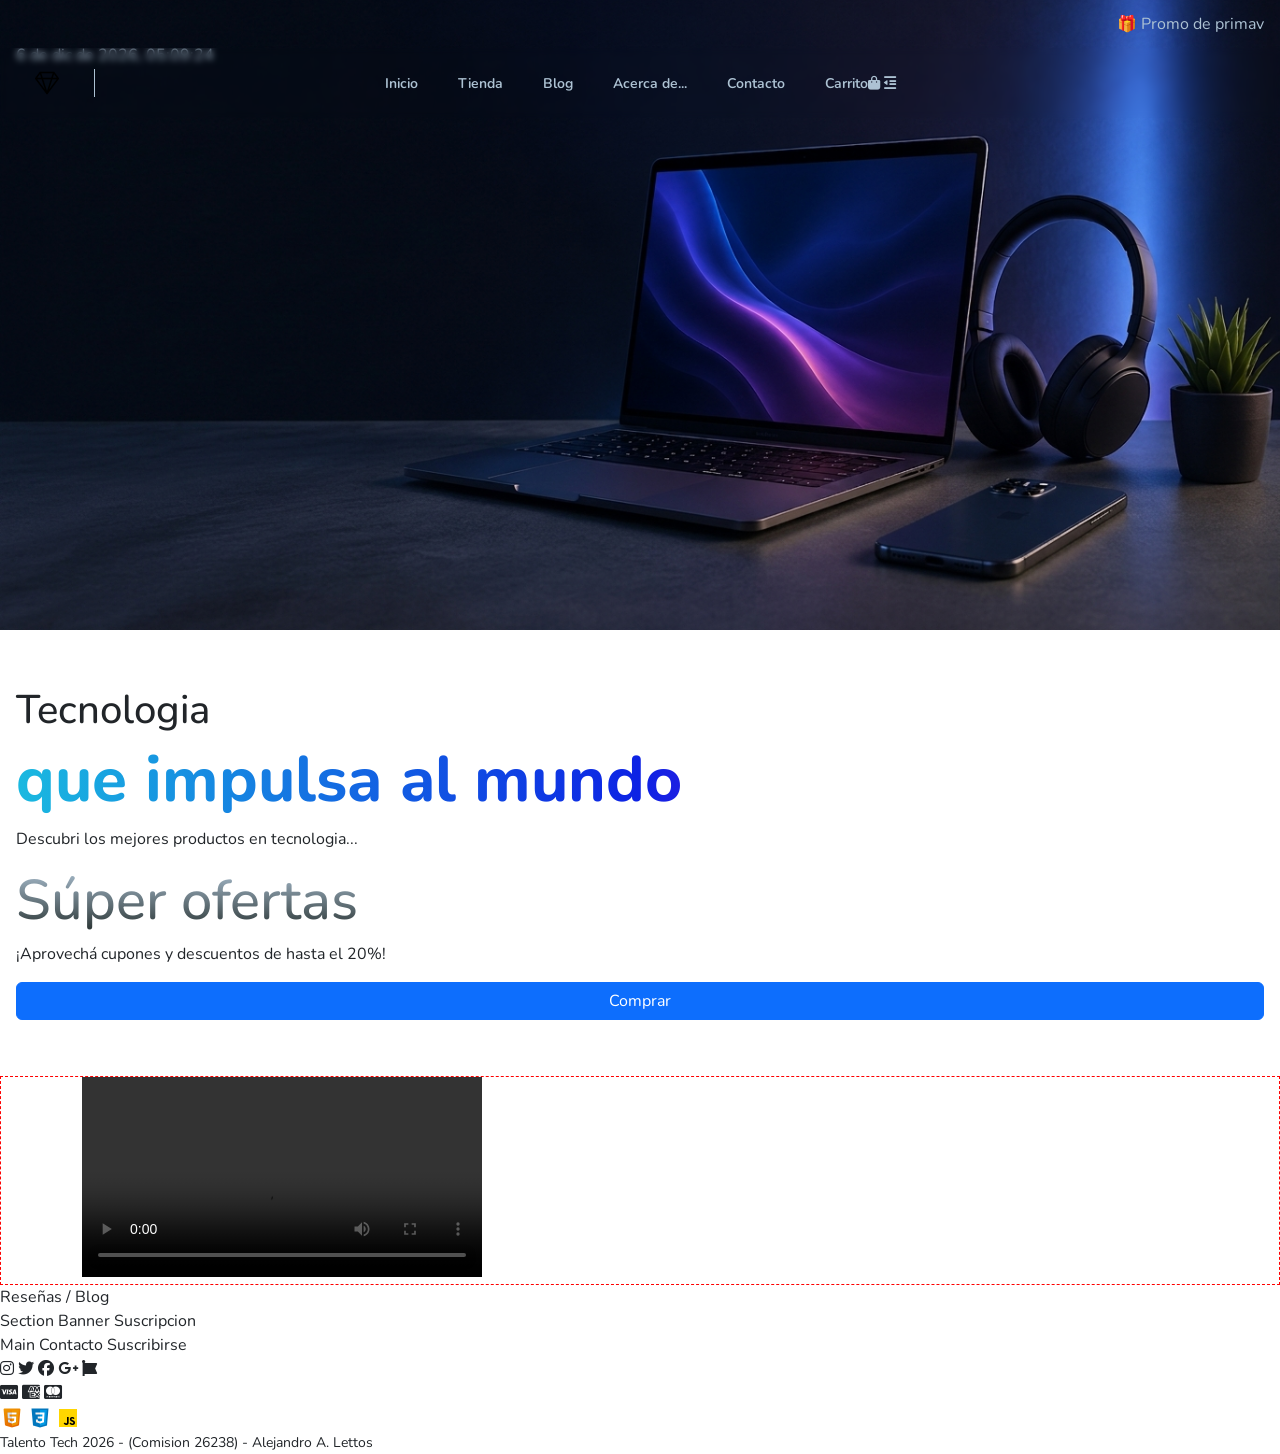
==== index.html @ 2efac815 "Update 24/10 (new Branch newTP)" ====
<!DOCTYPE html>
<html lang="en">

<head>
    <meta charset="UTF-8">
    <meta name="viewport" content="width=device-width, initial-scale=1.0">
    <link rel="stylesheet" href="index.css">
    <link rel="icon" type="image/svg+xml" href="img/logo.svg">
    <link rel="stylesheet" href="https://cdnjs.cloudflare.com/ajax/libs/font-awesome/6.5.1/css/all.min.css">
    <link href="https://cdn.jsdelivr.net/npm/bootstrap@5.3.8/dist/css/bootstrap.min.css" rel="stylesheet" integrity="sha384-sRIl4kxILFvY47J16cr9ZwB07vP4J8+LH7qKQnuqkuIAvNWLzeN8tE5YBujZqJLB" crossorigin="anonymous">
    <title>TLAB - TP</title>
</head>

<body>
    <header class="hdr-cnt">
        <div class="trow-cnt">
            <div class="trow-bnr">
                <marquee behavior="scroll" direction="left" scrollamount="10">
                        🎁 Promo de primavera:<strong> 20% off</strong> - Solo por tiempo limitado
                </marquee>
            </div>
            <div class="trow-hoy">
                <span id="fecha"></span>
            </div>
        </div>
        <nav class="nav-cnt">
            <div class="mnu-lgo">
                <a href="./index.html">
                    <div class="mnu-lgo-cnt"><img class="mnu-ico" src="img/logo.svg" alt="Logo JS" width="24" height="24"></div>
                </a>
            </div>
            <div class="mnu-cnt">
                <ul class="mnu-lst">
                    <li>
                        <a href="">Inicio</a>
                    </li>
                    <li>
                        <a href="">Tienda</a>
                    </li>
                    <li>
                        <a href="">Blog</a>
                    </li>
                    <li>
                        <a href="">Acerca de...</a>
                    </li>
                    <li>
                        <a href="./pages/contacto.html">Contacto</a>
                    </li>
                    <li>
                        <a href="./pages/carrito.html">Carrito</a>
                    </li>
                </ul>
            </div>
            <div class="mobile">
                <a href="pages/carrito.html">
                    <i class="fa-solid fa-shopping-bag"></i>
                </a>
                <a href="index.html">
                    <i id="mnu-h" class="fas fa-outdent"></i>
                </a>
            </div>
        </nav>
    </header>

    <main class="main-cnt">
        <!-- ==================== HERO ==================== -->
        <section class="main-hero">
            <div class="hero-cnt section-m1">
                <h1>Tecnologia</h1>
                <h1 class="txt-fx1">que impulsa al mundo</h1>
                <p>Descubri los mejores productos en tecnologia...</p>
                <h2 class="txt-fx2">Súper ofertas</h2>
                <p>¡Aprovechá cupones y descuentos de hasta el 20%!</p>
                <button class="btn btn-primary">Comprar</button>
            </div>
        </section>

        <!-- ==================== PRODUCTOS - PLP/CARDS ==================== -->

        <section class="main-plp showme1">
            <div class="plp-cnt container">
                <div class="plp-cards">                    
                </div>
                <div class="plp-cards">
                </div>
                <div class="plp-cards">
                </div>
                <div class="plp-cards">
                </div>
                <div class="plp-cards">
                </div>
                <div class="plp-cards">
                </div>
                <div class="plp-cards">
                </div>
                <div class="plp-cards">
                </div>
                <div class="plp-cards-video">
                    <video src="https://lorem.video/720p_h264_10s" controls width="400"></video>   
                </div>
            </div>

        </section>
        <section class="main-blg">
            <div class="blg-cnt">
                Reseñas / Blog
            </div>
        </section>
        <section class="main-hook">
            <div class="hook-cnt">
                Section Banner Suscripcion
            </div>
        </section>
        <section class="main-cto">
            Main Contacto
            Suscribirse
        </section>
    </main>

    <footer class="ftr-cnt">
        <div class="ftr-scl">
            <i class="fab fa-instagram"></i>
            <i class="fab fa-twitter"></i>
            <i class="fab fa-facebook"></i>
            <i class="fab fa-google-plus-g"></i>
            <i class="fab fa-font-awesome"></i>
        </div>
        <div class="ftr-pay">
            <i class="fab fa-cc-visa"></i>
            <i class="fab fa-cc-amex"></i>
            <i class="fab fa-cc-mastercard"></i>
        </div>
        <div class="site-autor">
            <div>
                <img src="./img/icons8-html-5-48.png" alt="HTML Logo" width="24" height="24">
                <img src="./img/icons8-css3-48.png" alt="CSS Logo" width="24" height="24">
                <img src="./img/icons8-javascript-48.png" alt="JS Logo" width="24" height="24">
            </div>
            <small>Talento Tech 2026 - (Comision 26238) - Alejandro A. Lettos</small>
        </div>
    </footer>

</body>

<script>
    function actualizarReloj() {
        const ahora = new Date();
        document.getElementById('fecha').textContent = ahora.toLocaleString('es-AR',
            { dateStyle: 'medium', timeStyle: 'medium', hour12: false });
    }
    actualizarReloj();
    setInterval(actualizarReloj, 1000);
</script>

</html>
---- index.css ----
@import url('https://fonts.googleapis.com/css2?family=Roboto+Mono:ital,wght@0,100..700;1,100..700&display=swap');
@import url('https://fonts.googleapis.com/css2?family=Nunito:ital,wght@0,200..1000;1,200..1000&display=swap');
@import url('https://fonts.googleapis.com/css2?family=Corinthia:wght@400;700&display=swap');
@import url('https://fonts.googleapis.com/css2?family=Goldman:wght@400;700&display=swap');



:root {
    --color-darkteal: #242E2D;
    --color-iceblue: #ADC2D3;
    --color-smoke: #848884;
    --color-pri: #fed7aa;
    --color-sec: #fff7ed;
    --color-hov: #09ff00;

    /* Paleta de colores Pantene 2026 */
    /* Pastel */
    --color-CloudDancer: #F0EEE9;
    --color-LemonIcing: #F5EBC8;
    --color-NimbusCloud: #D5D5D7;
    --color-RainDropsRoses: #EBD8DC;
    --color-IceMeltd:#D4E4F1;
    --color-PeachDust:#F0D8CC;
    --color-AlmonstAqua:#CAD3C0;
    --color-OrchidTint:#DAD3DB;
    /* Oscuros */
    --color-VeiliedVista:#C7E3CA;
    --color-BalticSea:#7AB6D8;
    --color-GoldenMist:#D6CD94;
    --color-QuitViolet:#A793AC;
    --color-CloudCover:#999393;
    --color-Hematite:#746F69;
    --color-BlueFusion:#496276;

    --MaxWidth: 1920px;
}

/* TABULA RASA CSS */

* {
    margin: 0;
    padding: 0;
    border: 0;
    outline: 0;
    box-sizing: border-box;
    font-size: 100%;
    /* font: inherit; */
    vertical-align: baseline;
    background: transparent;
    font-family: "Nunito", 'Roboto', sans-serif;
}

body {
    max-width: var(--MaxWidth);
    margin-left: auto;
    margin-right: auto;
    width: 100%;      
    background-color: var(--color-pri);
    color: var(--color-darkteal);
    line-height: 1.0;
    font-family: 'Nunito', 'Roboto', sans-serif;
}

/* HTML5 display-role reset for older browsers */
article,aside,details,figcaption,figure,footer,header,hgroup,menu,nav,section {display: block;}
nav,ol,ul {list-style: none;}
a {text-decoration: none;}



/* CLASES GENERICAS */

/* Clase para identificar Area para debug */
.showme {
    border: 1px dashed yellowgreen;
}
.showme1 {
    border: 1px dashed red;
}
.showme2 {
    border: 1px dashed blue;
}

/* Separador */
.sep {
    width: 100%;
    height: 0.5px;
    background-color: var(--color-smoke);
    margin-bottom: 20px;
}


/* Clases utilitarias de espaciado reutilizadas en varias secciones */
.section-p1 {
    padding: 40px 80px;
}
.section-m1 {
    margin: 40px 0;
}


/* Clases de Efecto Degradado para Texto */
.txt-fx1 {
    font-size: 64px;
    font-weight: 750;
    background: linear-gradient(to right, #1ab9e0, #0d22e4, #fc04c6);
    -webkit-background-clip: text;
    background-clip: text;
    -webkit-text-fill-color: transparent;
    color: transparent;
}
.txt-fx2 {
    font-size: 56px;
    background: linear-gradient(to bottom, var(--color-iceblue), var(--color-darkteal));
    -webkit-background-clip: text;
    background-clip: text;
    -webkit-text-fill-color: transparent;
    color: transparent;
}

/* ============================================================
   PAGE:    index.html
   TAGS:    header > content
   DESC:    Header - Box Container
   ============================================================ */

.hdr-cnt {
    /* tamaño y posicionamiento */
    width: 100%;
    height: 100%;
    min-height: 70vh;
    position: relative;

   
    /* tipo de display */
    display: grid;
    grid-template-rows: 48px 70px auto;
    grid-template-columns: repeat(12, 1fr);
    grid-gap: 0px;

    /* estilos de fondo y transiciones */
    color: var(--color-iceblue);
    background-image: url('img/hero0.jpg');
    background-size: cover;
    background-position: center;
    background-repeat: no-repeat;
    margin-bottom: 40px;
    
}   


/* ============================================================
   PAGE:    index.html
   TAGS:    header > content > toprow
   DESC:    TOPROW - Marca
   ============================================================ */

.trow-cnt {
    grid-row: 1;
    grid-column: 1 / span 12;
    padding: 12px 16px;
    background-color: transparent;
    color: var(--color-iceblue);

}

.trow-brand {
    padding-bottom: 10px;
    font-size: 22px;
    font-weight: 500;
    text-align: center;
    font-family: 'Goldman', 'Corinthia' !important;
}

/* ============================================================
   PAGE:    index.html
   TAGS:    header > content > mnu-ham
   DESC:    NAVBAR - Menu Hamburguesa
   ============================================================ */


.mnu-ham {
    position: absolute;
    left: 25px;
    display: none;
    flex-direction: column;
    gap: 5px;
    background: none;
    border: none;
    cursor: pointer;
    border-right: 1px solid var(--color-iceblue);
    padding: 2px 35px 2px 10px;

}

.mnu-ham span {
    width: 25px;
    height: 3px;
    background-color: white;
    display: block;
}

/* Ver Seccion MediaQueries */




/* ============================================================
   PAGE:    index.html
   TAGS:    header > content > navbar
   DESC:    NAVBAR - Menu de Navegacion
   ============================================================ */

.nav-cnt {
    /* HERENCIA */
    grid-row: 2;
    grid-column: 1 / 13;

    /* TAMAÑO Y POSICIONAMIENTO */
    width: 100%;
    max-width: var(--MaxWidth);
    margin: 0 auto;
    padding: 1rem 2rem;
    /* height: 60px; */
    position: sticky;
    top: 0;

    /* TIPO DE DISPLAY */
    display: flex;
    flex-direction: row;
    justify-content: center;
    align-items: center;
    
    /* ESTILOS DE FONDO Y TRANSICIONES */
    background: transparent;
    backdrop-filter: blur(3px);
    transition: all 0.3s ease;
   
    
}

.nav-cnt a {
    color: var(--color-iceblue);
    text-decoration: none;
    font-weight: 650;
    font-size: 14px;
    transition: 0.3s;
}
.nav-cnt:hover {
    background-color: var(--color-iceblue);
    backdrop-filter: blur(8px);
    
}

.nav-cnt:hover a {
    color: var(--color-darkteal);
    position: relative;
}

a::before {
  content: '';
  background:transparent;
  position: absolute;
  inset: 0;
  border-bottom: 1px solid var(--color-darkteal);
  transform: scale(0.8);
  opacity: 0;
  transition: transform 0.3s;
}

a:hover::before {
  bottom: 0;
  height: 100%;
  transform: scale(1); opacity: 0.7;
}

.mnu-lgo {
    display: flex;
    flex-direction: column;
    gap: 5px;
    background: none;
    border: none;
    cursor: pointer;

    position: absolute;
    left: 25px;
    border-right: 1px solid var(--color-iceblue);
    padding: 2px 35px 2px 10px;
}



.mnu-cart {
    position: absolute;
    right: 25px;

    display: flex;
    align-items: center;

    gap: 1rem;
}

.mnu-lst {
    margin: 0;
    padding: 0;

    display: flex;
    flex-direction: row;
    gap: 2.5rem;
    /* list-style: none; */
    color: var(--color-iceblue);

}



/* ============================================================
   PAGE:    index.html
   TAGS:    header > content > hero
   DESC:    HERO - Sección principal
   ============================================================ */

.hero-cnt {
    grid-row: 3;
    grid-column: 1 / 13;
    width: 100%;
    height: 100%;
    display: flex;
    flex-direction: column;
    /* justify-content: flex-end; */
    align-items: top;
    /* text-align: flex-start; */
    padding: 1rem;
}


/* ============================================================
   PAGE:    index.html
   TAGS:    @mediaquery
   DESC:    @mediqueries - Menu Hamburguesa
   ============================================================ */


/* --- Media Query (Mobile, Tablet) --- */
@media (max-width: 768px) {
  
  .mnu-ham {
    display: flex;
  }

   .mnu-lst {
    display: none;
   }

   .mnu-lgo {
    display: none;
}
}
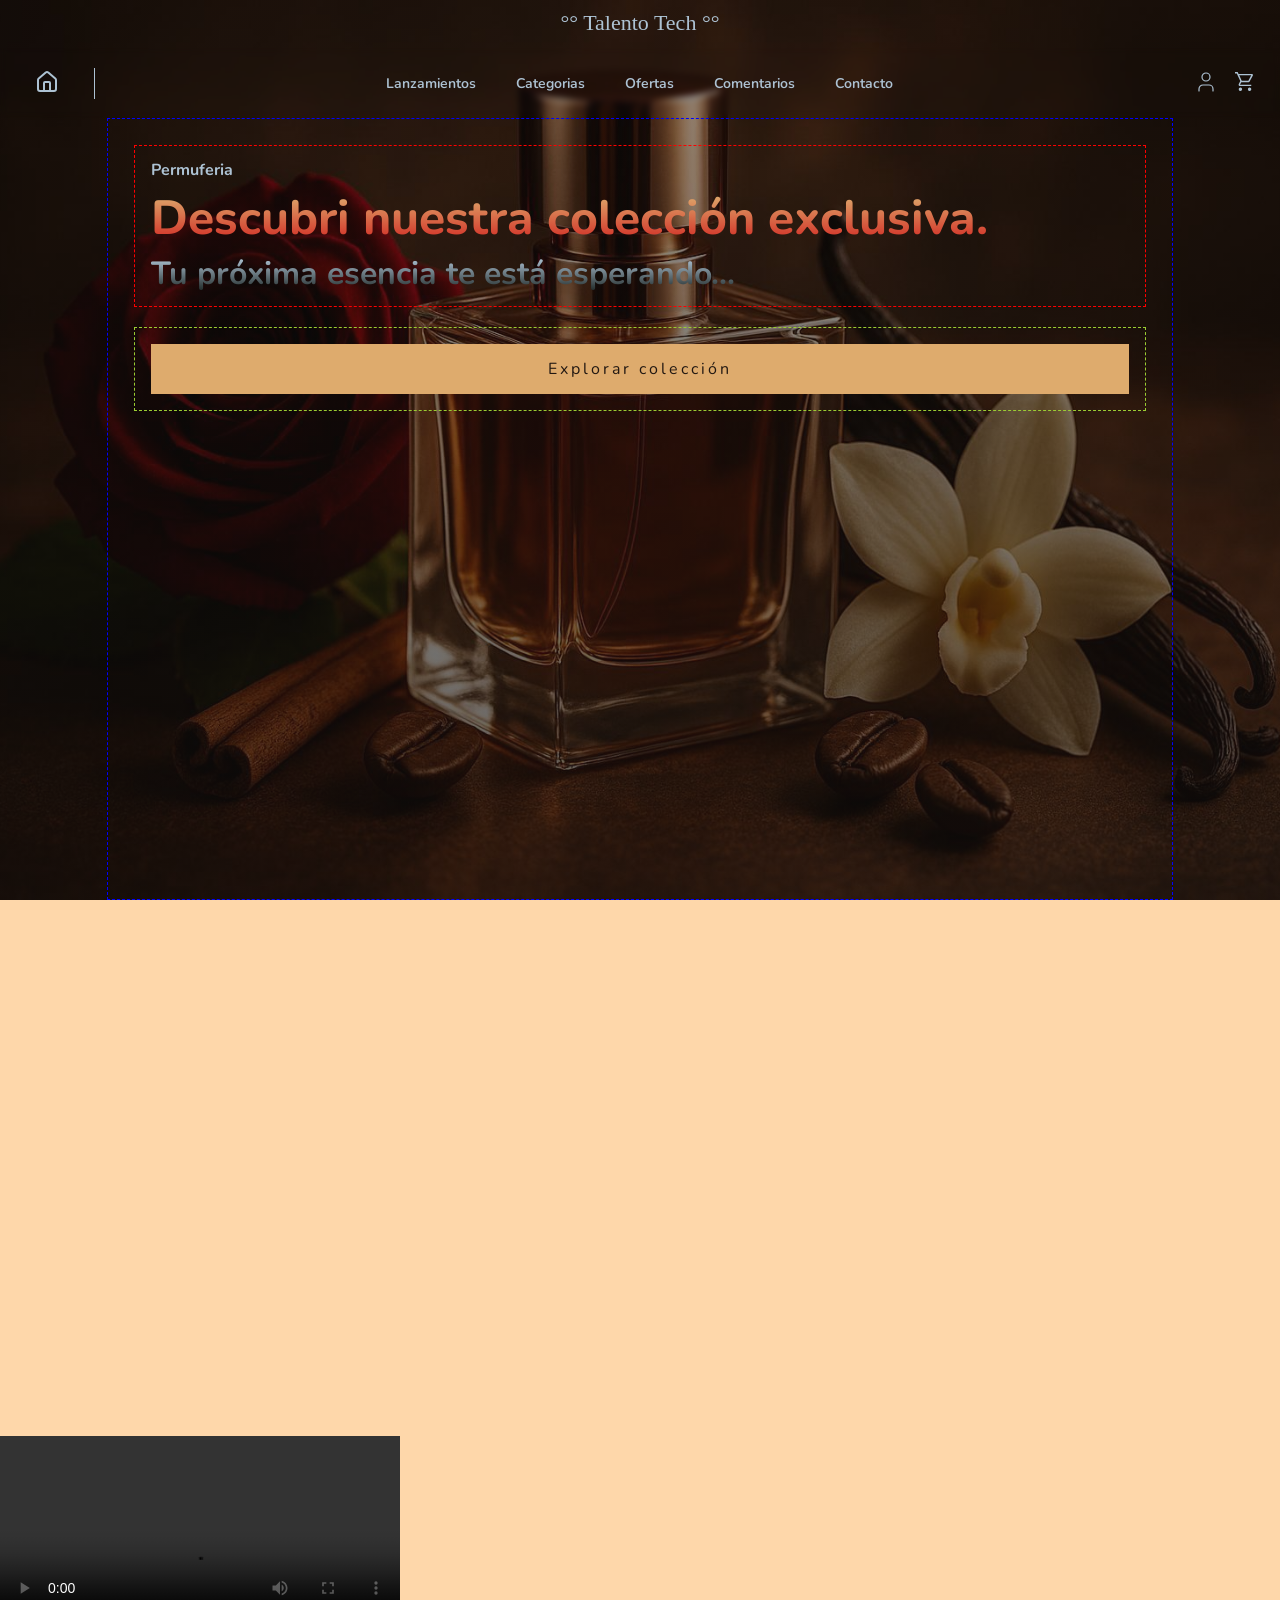
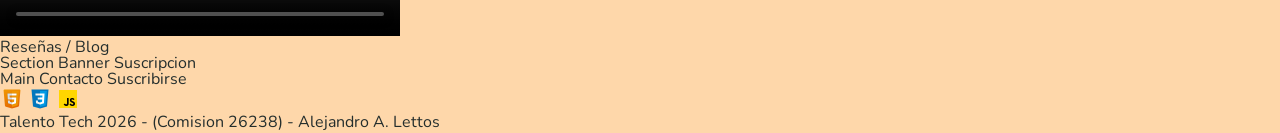
==== commit d9fe3c12: "preEntrega Final - Cambio Proyecto" ====
--- a/index.html
+++ b/index.html
@@ -4,82 +4,151 @@
 <head>
     <meta charset="UTF-8">
     <meta name="viewport" content="width=device-width, initial-scale=1.0">
+    <!-- <link rel="stylesheet" href="index.css"> -->
     <link rel="stylesheet" href="index.css">
-    <link rel="icon" type="image/svg+xml" href="img/logo.svg">
-    <link rel="stylesheet" href="https://cdnjs.cloudflare.com/ajax/libs/font-awesome/6.5.1/css/all.min.css">
-    <link href="https://cdn.jsdelivr.net/npm/bootstrap@5.3.8/dist/css/bootstrap.min.css" rel="stylesheet" integrity="sha384-sRIl4kxILFvY47J16cr9ZwB07vP4J8+LH7qKQnuqkuIAvNWLzeN8tE5YBujZqJLB" crossorigin="anonymous">
+    <link rel="icon" type="image/svg+xml" href="img/tlab.png">
+    <!-- <link rel="stylesheet" href="https://cdnjs.cloudflare.com/ajax/libs/font-awesome/6.5.1/css/all.min.css"> -->
+    <!-- <link href="https://cdn.jsdelivr.net/npm/bootstrap@5.3.8/dist/css/bootstrap.min.css" rel="stylesheet" integrity="sha384-sRIl4kxILFvY47J16cr9ZwB07vP4J8+LH7qKQnuqkuIAvNWLzeN8tE5YBujZqJLB" crossorigin="anonymous"> -->
     <title>TLAB - TP</title>
 </head>
 
 <body>
     <header class="hdr-cnt">
         <div class="trow-cnt">
-            <div class="trow-bnr">
-                <marquee behavior="scroll" direction="left" scrollamount="10">
-                        🎁 Promo de primavera:<strong> 20% off</strong> - Solo por tiempo limitado
-                </marquee>
-            </div>
-            <div class="trow-hoy">
-                <span id="fecha"></span>
-            </div>
-        </div>
+            <div class="trow-brand">
+                °° Talento Tech °°
+            </div>
+        </div>
+
+      
         <nav class="nav-cnt">
+            <button class="mnu-ham" id="mnuHam">
+                <span></span>
+                <span></span>
+                <span></span>
+            </button>
             <div class="mnu-lgo">
                 <a href="./index.html">
-                    <div class="mnu-lgo-cnt"><img class="mnu-ico" src="img/logo.svg" alt="Logo JS" width="24" height="24"></div>
+                    <svg xmlns="http://www.w3.org/2000/svg" width="24" height="24" viewBox="0 0 24 24" fill="none" stroke="currentColor" stroke-width="2" stroke-linecap="round" stroke-linejoin="round" class="lucide lucide-house preview-icon">
+                        <path d="M15 21v-8a1 1 0 0 0-1-1h-4a1 1 0 0 0-1 1v8"/>
+                        <path d="M3 10a2 2 0 0 1 .709-1.528l7-6a2 2 0 0 1 2.582 0l7 6A2 2 0 0 1 21 10v9a2 2 0 0 1-2 2H5a2 2 0 0 1-2-2z"/>
+                    </svg>
+                    <!-- <img class="mnu-ico" src="img/tlab.png" alt="Logo TLAB" width="32" height="32"> -->
                 </a>
             </div>
             <div class="mnu-cnt">
                 <ul class="mnu-lst">
                     <li>
-                        <a href="">Inicio</a>
-                    </li>
-                    <li>
-                        <a href="">Tienda</a>
-                    </li>
-                    <li>
-                        <a href="">Blog</a>
-                    </li>
-                    <li>
-                        <a href="">Acerca de...</a>
+                        <a href="">Lanzamientos</a>
+                    </li>
+                    <li>
+                        <a href="">Categorias</a>
+                    </li>
+                    <li>
+                        <a href="">Ofertas</a>
+                    </li>
+                    <li>
+                        <a href="">Comentarios</a>
                     </li>
                     <li>
                         <a href="./pages/contacto.html">Contacto</a>
                     </li>
-                    <li>
-                        <a href="./pages/carrito.html">Carrito</a>
-                    </li>
                 </ul>
             </div>
-            <div class="mobile">
+            <div class="mnu-cart mnu-der">
+                <!-- Icono Buscar -->
+                <!-- <a href="./pages/busqueda.html">
+                <svg aria-hidden="true" width="15" height="15" viewBox="0 0 15 15" fill="none">
+                    <path stroke="currentColor" stroke-width="1" d="M14.8,13.7L12,11c0.9-1.2,1.5-2.6,1.5-4.2c0-3.7-3-6.8-6.8-6.8S0,3,0,6.8s3,6.8,6.8,6.8c1.6,0,3.1-0.6,4.2-1.5l2.8,2.8c0.1,0.1,0.3,0.2,0.5,0.2s0.4-0.1,0.5-0.2C15.1,14.5,15.1,14,14.8,13.7zM1.5,6.8c0-2.9,2.4-5.2,5.2-5.2S12,3.9,12,6.8S9.6,12,6.8,12S1.5,9.6,1.5,6.8z"></path>
+                </svg>
+                </a> -->
+                <!-- Icono Login -->
+                <a href="./pages/login.html">
+                
+                <svg xmlns="http://www.w3.org/2000/svg" width="24" height="24" viewBox="0 0 24 24" fill="none" stroke="currentColor" stroke-width="1.2" stroke-linecap="round" stroke-linejoin="round" class="lucide lucide-user preview-icon">
+                    <path d="M19 21v-2a4 4 0 0 0-4-4H9a4 4 0 0 0-4 4v2"/><circle cx="12" cy="7" r="4"/>
+                </svg>
+                </a>
+                <!-- Icono Carrito -->
+                <a href="./pages/carrito.html">
+                    <svg aria-hidden="true" fill="none" height="22" viewBox="0 0 21 22" width="21" xmlns="http://www.w3.org/2000/svg">
+                        <path d="M6.41347 20C5.95753 20 5.56885 19.8319 5.24742 19.4956C4.926 19.1593 4.76528 18.755 4.76528 18.2828C4.76528 17.8106 4.92762 17.408 5.25229 17.0751C5.57698 16.7422 5.96728 16.5757 6.4232 16.5757C6.87914 16.5757 7.26782 16.7439 7.58925 17.0801C7.91067 17.4164 8.07139 17.8207 8.07139 18.2929C8.07139 18.7651 7.90905 19.1677 7.58438 19.5006C7.25969 19.8335 6.86939 20 6.41347 20ZM15.5971 20C15.1411 20 14.7525 19.8319 14.431 19.4956C14.1096 19.1593 13.9489 18.755 13.9489 18.2828C13.9489 17.8106 14.1112 17.408 14.4359 17.0751C14.7606 16.7422 15.1509 16.5757 15.6068 16.5757C16.0628 16.5757 16.4514 16.7439 16.7729 17.0801C17.0943 17.4164 17.255 17.8207 17.255 18.2929C17.255 18.7651 17.0927 19.1677 16.768 19.5006C16.4433 19.8335 16.053 20 15.5971 20ZM5.22446 4.30538L7.74996 9.72716H14.3622L17.232 4.30538H5.22446ZM4.53569 2.8786H18.0603C18.4118 2.8786 18.6792 3.04506 18.8626 3.37797C19.046 3.71089 19.0458 4.0438 18.8621 4.37672L15.7627 10.1552C15.5943 10.4564 15.3757 10.6982 15.107 10.8805C14.8382 11.0628 14.544 11.1539 14.2244 11.1539H7.26782L5.98211 13.627H17.255V15.0538H6.18874C5.54589 15.0538 5.08288 14.8319 4.79972 14.388C4.51656 13.9441 4.52039 13.4447 4.8112 12.8899L6.28058 10.0839L2.79081 2.42678H1V1H3.68621L4.53569 2.8786Z" fill="currentColor"></path>
+                    </svg>
+
+                    <!-- <svg aria-hidden="true" width="15" height="15" viewBox="0 0 15 15" fill="none">
+                        <path stroke="currentColor" stroke-width="1" d="M0.6,0.7C0.3,0.7,0,0.8,0,1.1s0.1,0.6,0.6,0.6l0,0h1c0.1,0,0.1,0.1,0.1,0.1L4.2,10c0.3,0.7,0.9,1.2,1.6,1.2H12c0.7,0,1.3-0.6,1.6-1.2L15,4.7c0.1-0.3-0.1-0.6-0.4-0.6h-0.1H3.6L2.8,1.7l0,0c0-0.7-0.6-1-1.2-1H0.6zM6.1,12.2c-0.6,0-1,0.6-1,1c0,0.4,0.6,1,1,1c0.4,0,1-0.6,1-1C7.2,12.8,6.7,12.2,6.1,12.2zM11.7,12.2c-0.6,0-1,0.6-1,1c0,0.4,0.6,1,1,1c0.6,0,1-0.6,1-1C12.7,12.8,12.3,12.2,11.7,12.2z"></path>
+                    </svg> -->
+                    <!-- <svg class="w-6 h-6 text-gray-800 dark:text-white" aria-hidden="true" xmlns="http://www.w3.org/2000/svg" width="24" height="24" fill="none" viewBox="0 0 24 24">
+                        <path stroke="currentColor" stroke-linecap="round" stroke-linejoin="round" stroke-width="1.2" d="M5 4h1.5L9 16m0 0h8m-8 0a2 2 0 1 0 0 4 2 2 0 0 0 0-4Zm8 0a2 2 0 1 0 0 4 2 2 0 0 0 0-4Zm-8.5-3h9.25L19 7H7.312"/>
+                    </svg> -->
+                </a>
+            </div>
+            <!-- <div class="mobile">
                 <a href="pages/carrito.html">
                     <i class="fa-solid fa-shopping-bag"></i>
                 </a>
                 <a href="index.html">
                     <i id="mnu-h" class="fas fa-outdent"></i>
                 </a>
-            </div>
+            </div> -->
         </nav>
+
+        <!-- ==================== HERO ==================== -->
+        <section class="hero-cnt showme_azul">
+            <div class="hero-txt showme_rojo">
+                <h1>Permuferia</h1>
+                <br>
+                <h1 class="txt-fx1">Descubri nuestra colección exclusiva.</h1>
+                <br>
+                <!-- <p>Descubrí nuestra colección exclusiva.</p> -->
+                <h2 class="txt-fx2">Tu próxima esencia te está esperando...</h2>
+            </div>
+            <div class="hero-btn showme_verde">
+                <button class="btn-comprar">
+                    Explorar colección
+                </button>
+            </div>
+        </section>
+
     </header>
 
     <main class="main-cnt">
-        <!-- ==================== HERO ==================== -->
-        <section class="main-hero">
-            <div class="hero-cnt section-m1">
-                <h1>Tecnologia</h1>
-                <h1 class="txt-fx1">que impulsa al mundo</h1>
-                <p>Descubri los mejores productos en tecnologia...</p>
-                <h2 class="txt-fx2">Súper ofertas</h2>
-                <p>¡Aprovechá cupones y descuentos de hasta el 20%!</p>
-                <button class="btn btn-primary">Comprar</button>
-            </div>
-        </section>
 
         <!-- ==================== PRODUCTOS - PLP/CARDS ==================== -->
-
-        <section class="main-plp showme1">
+        <br>
+        <br>
+        <br>
+        <br>
+        <br>
+        <br>
+        <br>
+        <br>
+        <br>
+        <br>
+        <br>
+        <br>
+        <br>
+        <br>
+        <br>
+        <br>
+        <br>
+        <br>
+        <br>
+        <br>
+        <br>
+        <br>
+        <br>
+        <br>
+        <br>
+        <br>
+        <br>
+        <br>
+        <br>
+        <br>
+        <br>
+        <section class="main-plp">
             <div class="plp-cnt container">
-                <div class="plp-cards">                    
+                <div class="plp-cards">
                 </div>
                 <div class="plp-cards">
                 </div>
@@ -96,7 +165,7 @@
                 <div class="plp-cards">
                 </div>
                 <div class="plp-cards-video">
-                    <video src="https://lorem.video/720p_h264_10s" controls width="400"></video>   
+                    <video src="https://lorem.video/720p_h264_10s" controls width="400"></video>
                 </div>
             </div>
 
@@ -142,14 +211,4 @@
 
 </body>
 
-<script>
-    function actualizarReloj() {
-        const ahora = new Date();
-        document.getElementById('fecha').textContent = ahora.toLocaleString('es-AR',
-            { dateStyle: 'medium', timeStyle: 'medium', hour12: false });
-    }
-    actualizarReloj();
-    setInterval(actualizarReloj, 1000);
-</script>
-
 </html>
--- a/index.css
+++ b/index.css
@@ -12,6 +12,19 @@
     --color-pri: #fed7aa;
     --color-sec: #fff7ed;
     --color-hov: #09ff00;
+
+    /* Paleta de colores Perfumeria */
+
+    --color-MarronEspresso: #4b1f13;
+    --color-NegroCalido:#221812;
+    --color-Vainilla: #deab6d;
+    --color-Cobrizo: #75291a ;
+    --color-RojoPetalo: #d22b24; 
+    --color-DeeperWood: #3a2c1e;
+    --color-Gris1: #8c7c64;
+    --color-MarronClaro: #886c5c;
+    
+
 
     /* Paleta de colores Pantene 2026 */
     /* Pastel */
@@ -71,13 +84,13 @@
 /* CLASES GENERICAS */
 
 /* Clase para identificar Area para debug */
-.showme {
+.showme_verde {
     border: 1px dashed yellowgreen;
 }
-.showme1 {
+.showme_rojo {
     border: 1px dashed red;
 }
-.showme2 {
+.showme_azul {
     border: 1px dashed blue;
 }
 
@@ -101,16 +114,16 @@
 
 /* Clases de Efecto Degradado para Texto */
 .txt-fx1 {
-    font-size: 64px;
+    font-size: 48px;
     font-weight: 750;
-    background: linear-gradient(to right, #1ab9e0, #0d22e4, #fc04c6);
+    background: linear-gradient(to bottom, var(--color-Vainilla), var(--color-RojoPetalo));    /* , var(--color-iceblue)); */
     -webkit-background-clip: text;
     background-clip: text;
     -webkit-text-fill-color: transparent;
     color: transparent;
 }
 .txt-fx2 {
-    font-size: 56px;
+    font-size: 32px;
     background: linear-gradient(to bottom, var(--color-iceblue), var(--color-darkteal));
     -webkit-background-clip: text;
     background-clip: text;
@@ -128,7 +141,7 @@
     /* tamaño y posicionamiento */
     width: 100%;
     height: 100%;
-    min-height: 70vh;
+    min-height: 100vh;
     position: relative;
 
    
@@ -140,7 +153,7 @@
 
     /* estilos de fondo y transiciones */
     color: var(--color-iceblue);
-    background-image: url('img/hero0.jpg');
+    background-image: linear-gradient(rgba(19, 15, 13, 0.45),rgba(19, 15, 13, 0.65)),url('img/hero6.jpg');
     background-size: cover;
     background-position: center;
     background-repeat: no-repeat;
@@ -322,7 +335,7 @@
 
 .hero-cnt {
     grid-row: 3;
-    grid-column: 1 / 13;
+    grid-column: 2 / 12;
     width: 100%;
     height: 100%;
     display: flex;
@@ -333,6 +346,38 @@
     padding: 1rem;
 }
 
+.hero-txt {
+    width: 98%;
+    max-width: var(--MaxWidth);
+    margin: 10px;
+    padding: 1rem;
+    text-align: left;
+    color: var(--color-iceblue);
+}
+
+.hero-btn {
+    width: 98%;
+    max-width: var(--MaxWidth);
+    margin: 10px;
+    padding: 1rem;
+    text-align: left;
+    color: var(--color-iceblue);
+}
+
+.btn-comprar {
+    width: 100%;
+    padding: 14px;
+
+    background-color: var(--color-Vainilla);
+    color: var(--color-NegroCalido);
+
+    border: none;
+    cursor: pointer;
+
+    font-family: inherit;
+    font-size: 16px;
+    letter-spacing: 3px;
+}
 
 /* ============================================================
    PAGE:    index.html
--- a/index.css
+++ b/index.css
@@ -12,6 +12,19 @@
     --color-pri: #fed7aa;
     --color-sec: #fff7ed;
     --color-hov: #09ff00;
+
+    /* Paleta de colores Perfumeria */
+
+    --color-MarronEspresso: #4b1f13;
+    --color-NegroCalido:#221812;
+    --color-Vainilla: #deab6d;
+    --color-Cobrizo: #75291a ;
+    --color-RojoPetalo: #d22b24; 
+    --color-DeeperWood: #3a2c1e;
+    --color-Gris1: #8c7c64;
+    --color-MarronClaro: #886c5c;
+    
+
 
     /* Paleta de colores Pantene 2026 */
     /* Pastel */
@@ -71,13 +84,13 @@
 /* CLASES GENERICAS */
 
 /* Clase para identificar Area para debug */
-.showme {
+.showme_verde {
     border: 1px dashed yellowgreen;
 }
-.showme1 {
+.showme_rojo {
     border: 1px dashed red;
 }
-.showme2 {
+.showme_azul {
     border: 1px dashed blue;
 }
 
@@ -101,16 +114,16 @@
 
 /* Clases de Efecto Degradado para Texto */
 .txt-fx1 {
-    font-size: 64px;
+    font-size: 48px;
     font-weight: 750;
-    background: linear-gradient(to right, #1ab9e0, #0d22e4, #fc04c6);
+    background: linear-gradient(to bottom, var(--color-Vainilla), var(--color-RojoPetalo));    /* , var(--color-iceblue)); */
     -webkit-background-clip: text;
     background-clip: text;
     -webkit-text-fill-color: transparent;
     color: transparent;
 }
 .txt-fx2 {
-    font-size: 56px;
+    font-size: 32px;
     background: linear-gradient(to bottom, var(--color-iceblue), var(--color-darkteal));
     -webkit-background-clip: text;
     background-clip: text;
@@ -128,7 +141,7 @@
     /* tamaño y posicionamiento */
     width: 100%;
     height: 100%;
-    min-height: 70vh;
+    min-height: 100vh;
     position: relative;
 
    
@@ -140,7 +153,7 @@
 
     /* estilos de fondo y transiciones */
     color: var(--color-iceblue);
-    background-image: url('img/hero0.jpg');
+    background-image: linear-gradient(rgba(19, 15, 13, 0.45),rgba(19, 15, 13, 0.65)),url('img/hero6.jpg');
     background-size: cover;
     background-position: center;
     background-repeat: no-repeat;
@@ -322,7 +335,7 @@
 
 .hero-cnt {
     grid-row: 3;
-    grid-column: 1 / 13;
+    grid-column: 2 / 12;
     width: 100%;
     height: 100%;
     display: flex;
@@ -333,6 +346,38 @@
     padding: 1rem;
 }
 
+.hero-txt {
+    width: 98%;
+    max-width: var(--MaxWidth);
+    margin: 10px;
+    padding: 1rem;
+    text-align: left;
+    color: var(--color-iceblue);
+}
+
+.hero-btn {
+    width: 98%;
+    max-width: var(--MaxWidth);
+    margin: 10px;
+    padding: 1rem;
+    text-align: left;
+    color: var(--color-iceblue);
+}
+
+.btn-comprar {
+    width: 100%;
+    padding: 14px;
+
+    background-color: var(--color-Vainilla);
+    color: var(--color-NegroCalido);
+
+    border: none;
+    cursor: pointer;
+
+    font-family: inherit;
+    font-size: 16px;
+    letter-spacing: 3px;
+}
 
 /* ============================================================
    PAGE:    index.html
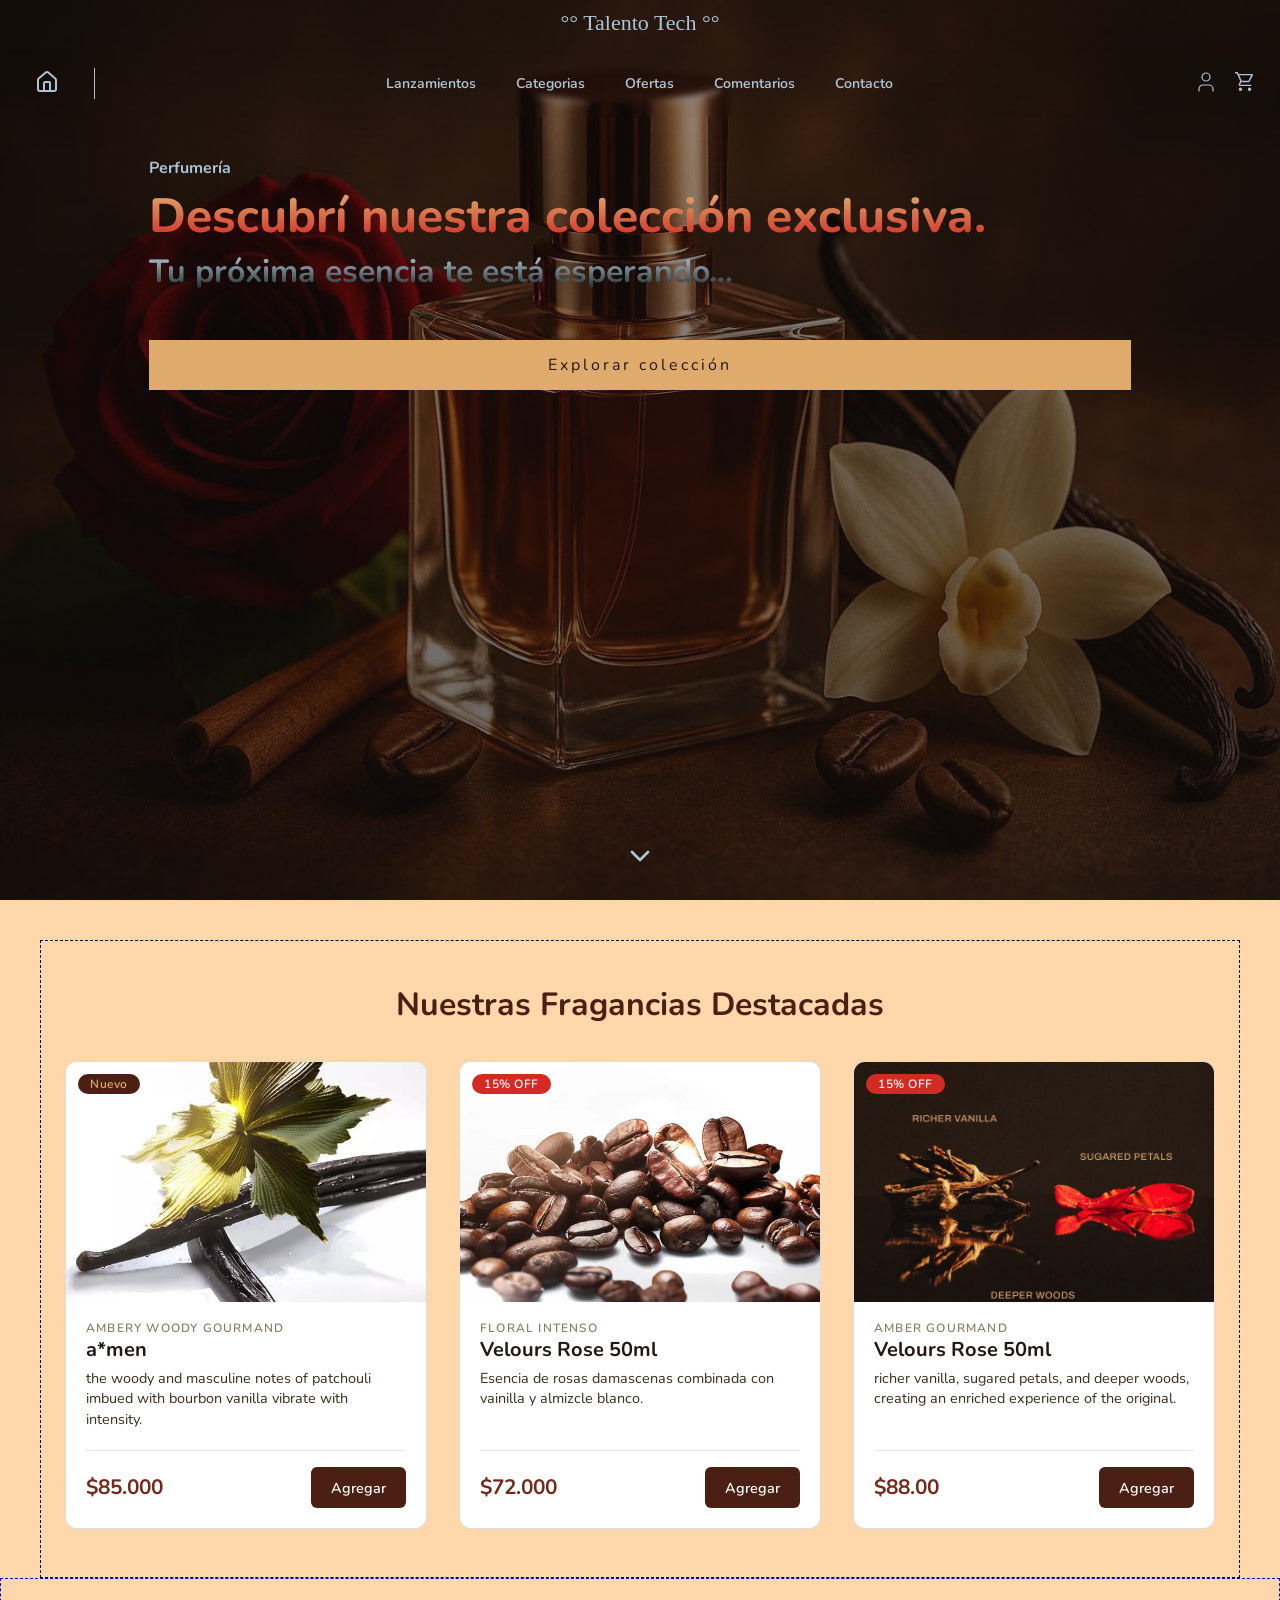
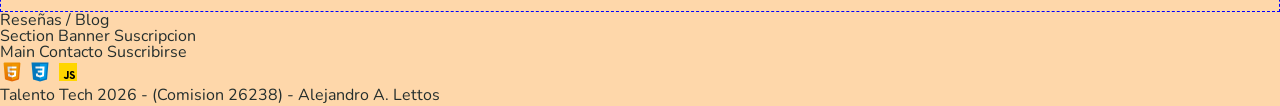
==== commit 587b02cf: "Actualizacion Cards" ====
--- a/index.html
+++ b/index.html
@@ -20,7 +20,7 @@
             </div>
         </div>
 
-      
+
         <nav class="nav-cnt">
             <button class="mnu-ham" id="mnuHam">
                 <span></span>
@@ -29,9 +29,12 @@
             </button>
             <div class="mnu-lgo">
                 <a href="./index.html">
-                    <svg xmlns="http://www.w3.org/2000/svg" width="24" height="24" viewBox="0 0 24 24" fill="none" stroke="currentColor" stroke-width="2" stroke-linecap="round" stroke-linejoin="round" class="lucide lucide-house preview-icon">
-                        <path d="M15 21v-8a1 1 0 0 0-1-1h-4a1 1 0 0 0-1 1v8"/>
-                        <path d="M3 10a2 2 0 0 1 .709-1.528l7-6a2 2 0 0 1 2.582 0l7 6A2 2 0 0 1 21 10v9a2 2 0 0 1-2 2H5a2 2 0 0 1-2-2z"/>
+                    <svg xmlns="http://www.w3.org/2000/svg" width="24" height="24" viewBox="0 0 24 24" fill="none"
+                        stroke="currentColor" stroke-width="2" stroke-linecap="round" stroke-linejoin="round"
+                        class="lucide lucide-house preview-icon">
+                        <path d="M15 21v-8a1 1 0 0 0-1-1h-4a1 1 0 0 0-1 1v8" />
+                        <path
+                            d="M3 10a2 2 0 0 1 .709-1.528l7-6a2 2 0 0 1 2.582 0l7 6A2 2 0 0 1 21 10v9a2 2 0 0 1-2 2H5a2 2 0 0 1-2-2z" />
                     </svg>
                     <!-- <img class="mnu-ico" src="img/tlab.png" alt="Logo TLAB" width="32" height="32"> -->
                 </a>
@@ -64,15 +67,21 @@
                 </a> -->
                 <!-- Icono Login -->
                 <a href="./pages/login.html">
-                
-                <svg xmlns="http://www.w3.org/2000/svg" width="24" height="24" viewBox="0 0 24 24" fill="none" stroke="currentColor" stroke-width="1.2" stroke-linecap="round" stroke-linejoin="round" class="lucide lucide-user preview-icon">
-                    <path d="M19 21v-2a4 4 0 0 0-4-4H9a4 4 0 0 0-4 4v2"/><circle cx="12" cy="7" r="4"/>
-                </svg>
+
+                    <svg xmlns="http://www.w3.org/2000/svg" width="24" height="24" viewBox="0 0 24 24" fill="none"
+                        stroke="currentColor" stroke-width="1.2" stroke-linecap="round" stroke-linejoin="round"
+                        class="lucide lucide-user preview-icon">
+                        <path d="M19 21v-2a4 4 0 0 0-4-4H9a4 4 0 0 0-4 4v2" />
+                        <circle cx="12" cy="7" r="4" />
+                    </svg>
                 </a>
                 <!-- Icono Carrito -->
                 <a href="./pages/carrito.html">
-                    <svg aria-hidden="true" fill="none" height="22" viewBox="0 0 21 22" width="21" xmlns="http://www.w3.org/2000/svg">
-                        <path d="M6.41347 20C5.95753 20 5.56885 19.8319 5.24742 19.4956C4.926 19.1593 4.76528 18.755 4.76528 18.2828C4.76528 17.8106 4.92762 17.408 5.25229 17.0751C5.57698 16.7422 5.96728 16.5757 6.4232 16.5757C6.87914 16.5757 7.26782 16.7439 7.58925 17.0801C7.91067 17.4164 8.07139 17.8207 8.07139 18.2929C8.07139 18.7651 7.90905 19.1677 7.58438 19.5006C7.25969 19.8335 6.86939 20 6.41347 20ZM15.5971 20C15.1411 20 14.7525 19.8319 14.431 19.4956C14.1096 19.1593 13.9489 18.755 13.9489 18.2828C13.9489 17.8106 14.1112 17.408 14.4359 17.0751C14.7606 16.7422 15.1509 16.5757 15.6068 16.5757C16.0628 16.5757 16.4514 16.7439 16.7729 17.0801C17.0943 17.4164 17.255 17.8207 17.255 18.2929C17.255 18.7651 17.0927 19.1677 16.768 19.5006C16.4433 19.8335 16.053 20 15.5971 20ZM5.22446 4.30538L7.74996 9.72716H14.3622L17.232 4.30538H5.22446ZM4.53569 2.8786H18.0603C18.4118 2.8786 18.6792 3.04506 18.8626 3.37797C19.046 3.71089 19.0458 4.0438 18.8621 4.37672L15.7627 10.1552C15.5943 10.4564 15.3757 10.6982 15.107 10.8805C14.8382 11.0628 14.544 11.1539 14.2244 11.1539H7.26782L5.98211 13.627H17.255V15.0538H6.18874C5.54589 15.0538 5.08288 14.8319 4.79972 14.388C4.51656 13.9441 4.52039 13.4447 4.8112 12.8899L6.28058 10.0839L2.79081 2.42678H1V1H3.68621L4.53569 2.8786Z" fill="currentColor"></path>
+                    <svg aria-hidden="true" fill="none" height="22" viewBox="0 0 21 22" width="21"
+                        xmlns="http://www.w3.org/2000/svg">
+                        <path
+                            d="M6.41347 20C5.95753 20 5.56885 19.8319 5.24742 19.4956C4.926 19.1593 4.76528 18.755 4.76528 18.2828C4.76528 17.8106 4.92762 17.408 5.25229 17.0751C5.57698 16.7422 5.96728 16.5757 6.4232 16.5757C6.87914 16.5757 7.26782 16.7439 7.58925 17.0801C7.91067 17.4164 8.07139 17.8207 8.07139 18.2929C8.07139 18.7651 7.90905 19.1677 7.58438 19.5006C7.25969 19.8335 6.86939 20 6.41347 20ZM15.5971 20C15.1411 20 14.7525 19.8319 14.431 19.4956C14.1096 19.1593 13.9489 18.755 13.9489 18.2828C13.9489 17.8106 14.1112 17.408 14.4359 17.0751C14.7606 16.7422 15.1509 16.5757 15.6068 16.5757C16.0628 16.5757 16.4514 16.7439 16.7729 17.0801C17.0943 17.4164 17.255 17.8207 17.255 18.2929C17.255 18.7651 17.0927 19.1677 16.768 19.5006C16.4433 19.8335 16.053 20 15.5971 20ZM5.22446 4.30538L7.74996 9.72716H14.3622L17.232 4.30538H5.22446ZM4.53569 2.8786H18.0603C18.4118 2.8786 18.6792 3.04506 18.8626 3.37797C19.046 3.71089 19.0458 4.0438 18.8621 4.37672L15.7627 10.1552C15.5943 10.4564 15.3757 10.6982 15.107 10.8805C14.8382 11.0628 14.544 11.1539 14.2244 11.1539H7.26782L5.98211 13.627H17.255V15.0538H6.18874C5.54589 15.0538 5.08288 14.8319 4.79972 14.388C4.51656 13.9441 4.52039 13.4447 4.8112 12.8899L6.28058 10.0839L2.79081 2.42678H1V1H3.68621L4.53569 2.8786Z"
+                            fill="currentColor"></path>
                     </svg>
 
                     <!-- <svg aria-hidden="true" width="15" height="15" viewBox="0 0 15 15" fill="none">
@@ -94,81 +103,100 @@
         </nav>
 
         <!-- ==================== HERO ==================== -->
-        <section class="hero-cnt showme_azul">
-            <div class="hero-txt showme_rojo">
-                <h1>Permuferia</h1>
+        <section class="hero-cnt">
+            <div class="hero-txt">
+                <h1>Perfumería</h1>
                 <br>
-                <h1 class="txt-fx1">Descubri nuestra colección exclusiva.</h1>
+                <h1 class="txt-fx1">Descubrí nuestra colección exclusiva.</h1>
                 <br>
                 <!-- <p>Descubrí nuestra colección exclusiva.</p> -->
                 <h2 class="txt-fx2">Tu próxima esencia te está esperando...</h2>
             </div>
-            <div class="hero-btn showme_verde">
+            <div class="hero-btn">
                 <button class="btn-comprar">
                     Explorar colección
                 </button>
             </div>
         </section>
-
+        <a href="#plp" class="scroll-down" aria-label="Bajar a productos">
+            <svg width="32" height="32" viewBox="0 0 24 24" fill="none" stroke="currentColor" stroke-width="2"
+                stroke-linecap="round" stroke-linejoin="round">
+                <path d="M6 9l6 6 6-6" />
+            </svg>
+        </a>
     </header>
 
     <main class="main-cnt">
 
         <!-- ==================== PRODUCTOS - PLP/CARDS ==================== -->
-        <br>
-        <br>
-        <br>
-        <br>
-        <br>
-        <br>
-        <br>
-        <br>
-        <br>
-        <br>
-        <br>
-        <br>
-        <br>
-        <br>
-        <br>
-        <br>
-        <br>
-        <br>
-        <br>
-        <br>
-        <br>
-        <br>
-        <br>
-        <br>
-        <br>
-        <br>
-        <br>
-        <br>
-        <br>
-        <br>
-        <br>
-        <section class="main-plp">
+
+        <section class="productos-seccion showme_negro" id="plp">
+            <h2 class="titulo-seccion">Nuestras Fragancias Destacadas</h2>
+
+            <div class="productos-grid">
+                <!-- Card 1 -->
+                <article class="producto-card">
+                    <div class="card-imagen">
+                        <span class="badge">Nuevo</span>
+                        <img src="img/perfume1.webp" alt="Perfume Éclat Noir 100ml">
+                    </div>
+                    <div class="card-contenido">
+                        <span class="categoria">ambery woody gourmand</span>
+                        <h3 class="producto-titulo">a*men</h3>
+                        <p class="producto-descripcion">the woody and masculine notes of patchouli imbued with bourbon
+                            vanilla vibrate with intensity.</p>
+                        <div class="card-footer">
+                            <span class="precio">$85.000</span>
+                            <button class="btn-agregar" type="button">Agregar</button>
+                        </div>
+                    </div>
+                </article>
+
+                <!-- Card 2 -->
+                <article class="producto-card">
+                    <div class="card-imagen">
+                        <span class="badge oferta">15% OFF</span>
+                        <img src="img/perfume2.webp" alt="Perfume Velours Rose 50ml">
+                    </div>
+                    <div class="card-contenido">
+                        <span class="categoria">Floral Intenso</span>
+                        <h3 class="producto-titulo">Velours Rose 50ml</h3>
+                        <p class="producto-descripcion">Esencia de rosas damascenas combinada con vainilla y almizcle
+                            blanco.</p>
+                        <div class="card-footer">
+                            <span class="precio">$72.000</span>
+                            <button class="btn-agregar" type="button">Agregar</button>
+                        </div>
+                    </div>
+                </article>
+
+                <!-- Card 3 -->
+                <article class="producto-card">
+                    <div class="card-imagen">
+                        <span class="badge oferta">15% OFF</span>
+                        <img src="img/perfume3.webp" alt="Perfume Velours Rose 50ml">
+                    </div>
+                    <div class="card-contenido">
+                        <span class="categoria">Amber Gourmand</span>
+                        <h3 class="producto-titulo">Velours Rose 50ml</h3>
+                        <p class="producto-descripcion">richer vanilla, sugared petals, and deeper woods, creating an enriched experience of the original.</p>
+                        <div class="card-footer">
+                            <span class="precio">$88.00</span>
+                            <button class="btn-agregar" type="button">Agregar</button>
+                        </div>
+                    </div>
+                </article>
+
+                <!-- Puedes duplicar el bloque <article> para agregar más productos -->
+            </div>
+        </section>
+
+
+        <section class="main-plp showme_azul">
             <div class="plp-cnt container">
                 <div class="plp-cards">
                 </div>
-                <div class="plp-cards">
-                </div>
-                <div class="plp-cards">
-                </div>
-                <div class="plp-cards">
-                </div>
-                <div class="plp-cards">
-                </div>
-                <div class="plp-cards">
-                </div>
-                <div class="plp-cards">
-                </div>
-                <div class="plp-cards">
-                </div>
-                <div class="plp-cards-video">
-                    <video src="https://lorem.video/720p_h264_10s" controls width="400"></video>
-                </div>
-            </div>
-
+            </div>
         </section>
         <section class="main-blg">
             <div class="blg-cnt">
--- a/index.css
+++ b/index.css
@@ -78,7 +78,7 @@
 article,aside,details,figcaption,figure,footer,header,hgroup,menu,nav,section {display: block;}
 nav,ol,ul {list-style: none;}
 a {text-decoration: none;}
-
+html {scroll-behavior: smooth;}
 
 
 /* CLASES GENERICAS */
@@ -93,6 +93,10 @@
 .showme_azul {
     border: 1px dashed blue;
 }
+.showme_negro {
+    border: 1px dashed black;
+}
+
 
 /* Separador */
 .sep {
@@ -379,6 +383,177 @@
     letter-spacing: 3px;
 }
 
+.scroll-down {
+  position: absolute;
+  bottom: 25px;
+  left: 50%;
+  transform: translateX(-50%);
+  color:var(--color-iceblue);
+  text-decoration: none;
+  animation: rebote 2s infinite;
+}
+
+
+/* ============================================================
+   PAGE:    index.html
+   TAGS:    PLP
+   DESC:    PLP - Sección de Cards Productos
+   ============================================================ */
+
+.main-plp {
+    grid-row: 4;
+    grid-column: 1 / 13;
+    width: 100%;
+    height: 100%;
+    display: flex;
+    flex-direction: column;
+    justify-content: center;
+    align-items: center;
+    text-align: center;
+    padding: 1rem;
+}
+
+/* Contenedor general */
+.productos-seccion {
+  max-width: 1200px;
+  margin: 0 auto;
+  padding: 3rem 1.5rem;
+}
+
+.titulo-seccion {
+  text-align: center;
+  font-size: 2rem;
+  margin-bottom: 2.5rem;
+  color: var(--color-MarronEspresso);
+}
+
+/* Grilla automática y responsiva */
+.productos-grid {
+  display: grid;
+  grid-template-columns: repeat(auto-fit, minmax(260px, 1fr));
+  gap: 2rem;
+}
+
+/* Tarjeta individual */
+.producto-card {
+  background-color: #ffffff;
+  border: 1px solid rgba(136, 108, 92, 0.25); /* Basado en --color-MarronClaro */
+  border-radius: 12px;
+  overflow: hidden;
+  display: flex;
+  flex-direction: column;
+  transition: transform 0.3s ease, box-shadow 0.3s ease, border-color 0.3s ease;
+}
+
+.producto-card:hover {
+  transform: translateY(-6px);
+  border-color: var(--color-Vainilla);
+  box-shadow: 0 12px 24px rgba(34, 24, 18, 0.14); /* Sombra en --color-NegroCalido */
+}
+
+/* Imagen y etiqueta superior */
+.card-imagen {
+  position: relative;
+  width: 100%;
+  height: 240px;
+  background-color: #f9f6f2; /* Fondo crema muy suave para resaltar frascos */
+  overflow: hidden;
+}
+
+.card-imagen img {
+  width: 100%;
+  height: 100%;
+  object-fit: cover;
+  transition: transform 0.4s ease;
+}
+
+.producto-card:hover .card-imagen img {
+  transform: scale(1.05);
+}
+
+/* Etiquetas (Badges) */
+.badge {
+  position: absolute;
+  top: 12px;
+  left: 12px;
+  background-color: var(--color-MarronEspresso);
+  color: var(--color-Vainilla);
+  font-size: 0.75rem;
+  font-weight: 600;
+  padding: 4px 12px;
+  border-radius: 20px;
+  letter-spacing: 0.5px;
+  z-index: 1;
+}
+
+.badge.oferta {
+  background-color: var(--color-RojoPetalo);
+  color: #ffffff;
+}
+
+/* Textos de la tarjeta */
+.card-contenido {
+  padding: 1.25rem;
+  display: flex;
+  flex-direction: column;
+  flex-grow: 1;
+}
+
+.categoria {
+  font-size: 0.75rem;
+  text-transform: uppercase;
+  letter-spacing: 1.2px;
+  color: var(--color-Gris1);
+  font-weight: 600;
+  margin-bottom: 0.35rem;
+}
+
+.producto-titulo {
+  font-size: 1.25rem;
+  color: var(--color-NegroCalido);
+  margin: 0 0 0.5rem 0;
+}
+
+.producto-descripcion {
+  font-size: 0.9rem;
+  color: var(--color-DeeperWood);
+  line-height: 1.45;
+  margin-bottom: 1.25rem;
+  flex-grow: 1;
+}
+
+/* Pie de tarjeta: Precio y Botón */
+.card-footer {
+  display: flex;
+  justify-content: space-between;
+  align-items: center;
+  border-top: 1px solid rgba(140, 124, 100, 0.2); /* Basado en --color-Gris1 */
+  padding-top: 1rem;
+}
+
+.precio {
+  font-size: 1.3rem;
+  font-weight: 700;
+  color: var(--color-Cobrizo);
+}
+
+.btn-agregar {
+  background-color: var(--color-MarronEspresso);
+  color: #ffffff;
+  border: none;
+  padding: 0.65rem 1.25rem;
+  border-radius: 6px;
+  font-size: 0.9rem;
+  font-weight: 600;
+  cursor: pointer;
+  transition: background-color 0.25s ease, color 0.25s ease;
+}
+
+.btn-agregar:hover {
+  background-color: var(--color-Vainilla);
+  color: var(--color-NegroCalido);
+}
+
 /* ============================================================
    PAGE:    index.html
    TAGS:    @mediaquery
--- a/index.css
+++ b/index.css
@@ -78,7 +78,7 @@
 article,aside,details,figcaption,figure,footer,header,hgroup,menu,nav,section {display: block;}
 nav,ol,ul {list-style: none;}
 a {text-decoration: none;}
-
+html {scroll-behavior: smooth;}
 
 
 /* CLASES GENERICAS */
@@ -93,6 +93,10 @@
 .showme_azul {
     border: 1px dashed blue;
 }
+.showme_negro {
+    border: 1px dashed black;
+}
+
 
 /* Separador */
 .sep {
@@ -379,6 +383,177 @@
     letter-spacing: 3px;
 }
 
+.scroll-down {
+  position: absolute;
+  bottom: 25px;
+  left: 50%;
+  transform: translateX(-50%);
+  color:var(--color-iceblue);
+  text-decoration: none;
+  animation: rebote 2s infinite;
+}
+
+
+/* ============================================================
+   PAGE:    index.html
+   TAGS:    PLP
+   DESC:    PLP - Sección de Cards Productos
+   ============================================================ */
+
+.main-plp {
+    grid-row: 4;
+    grid-column: 1 / 13;
+    width: 100%;
+    height: 100%;
+    display: flex;
+    flex-direction: column;
+    justify-content: center;
+    align-items: center;
+    text-align: center;
+    padding: 1rem;
+}
+
+/* Contenedor general */
+.productos-seccion {
+  max-width: 1200px;
+  margin: 0 auto;
+  padding: 3rem 1.5rem;
+}
+
+.titulo-seccion {
+  text-align: center;
+  font-size: 2rem;
+  margin-bottom: 2.5rem;
+  color: var(--color-MarronEspresso);
+}
+
+/* Grilla automática y responsiva */
+.productos-grid {
+  display: grid;
+  grid-template-columns: repeat(auto-fit, minmax(260px, 1fr));
+  gap: 2rem;
+}
+
+/* Tarjeta individual */
+.producto-card {
+  background-color: #ffffff;
+  border: 1px solid rgba(136, 108, 92, 0.25); /* Basado en --color-MarronClaro */
+  border-radius: 12px;
+  overflow: hidden;
+  display: flex;
+  flex-direction: column;
+  transition: transform 0.3s ease, box-shadow 0.3s ease, border-color 0.3s ease;
+}
+
+.producto-card:hover {
+  transform: translateY(-6px);
+  border-color: var(--color-Vainilla);
+  box-shadow: 0 12px 24px rgba(34, 24, 18, 0.14); /* Sombra en --color-NegroCalido */
+}
+
+/* Imagen y etiqueta superior */
+.card-imagen {
+  position: relative;
+  width: 100%;
+  height: 240px;
+  background-color: #f9f6f2; /* Fondo crema muy suave para resaltar frascos */
+  overflow: hidden;
+}
+
+.card-imagen img {
+  width: 100%;
+  height: 100%;
+  object-fit: cover;
+  transition: transform 0.4s ease;
+}
+
+.producto-card:hover .card-imagen img {
+  transform: scale(1.05);
+}
+
+/* Etiquetas (Badges) */
+.badge {
+  position: absolute;
+  top: 12px;
+  left: 12px;
+  background-color: var(--color-MarronEspresso);
+  color: var(--color-Vainilla);
+  font-size: 0.75rem;
+  font-weight: 600;
+  padding: 4px 12px;
+  border-radius: 20px;
+  letter-spacing: 0.5px;
+  z-index: 1;
+}
+
+.badge.oferta {
+  background-color: var(--color-RojoPetalo);
+  color: #ffffff;
+}
+
+/* Textos de la tarjeta */
+.card-contenido {
+  padding: 1.25rem;
+  display: flex;
+  flex-direction: column;
+  flex-grow: 1;
+}
+
+.categoria {
+  font-size: 0.75rem;
+  text-transform: uppercase;
+  letter-spacing: 1.2px;
+  color: var(--color-Gris1);
+  font-weight: 600;
+  margin-bottom: 0.35rem;
+}
+
+.producto-titulo {
+  font-size: 1.25rem;
+  color: var(--color-NegroCalido);
+  margin: 0 0 0.5rem 0;
+}
+
+.producto-descripcion {
+  font-size: 0.9rem;
+  color: var(--color-DeeperWood);
+  line-height: 1.45;
+  margin-bottom: 1.25rem;
+  flex-grow: 1;
+}
+
+/* Pie de tarjeta: Precio y Botón */
+.card-footer {
+  display: flex;
+  justify-content: space-between;
+  align-items: center;
+  border-top: 1px solid rgba(140, 124, 100, 0.2); /* Basado en --color-Gris1 */
+  padding-top: 1rem;
+}
+
+.precio {
+  font-size: 1.3rem;
+  font-weight: 700;
+  color: var(--color-Cobrizo);
+}
+
+.btn-agregar {
+  background-color: var(--color-MarronEspresso);
+  color: #ffffff;
+  border: none;
+  padding: 0.65rem 1.25rem;
+  border-radius: 6px;
+  font-size: 0.9rem;
+  font-weight: 600;
+  cursor: pointer;
+  transition: background-color 0.25s ease, color 0.25s ease;
+}
+
+.btn-agregar:hover {
+  background-color: var(--color-Vainilla);
+  color: var(--color-NegroCalido);
+}
+
 /* ============================================================
    PAGE:    index.html
    TAGS:    @mediaquery
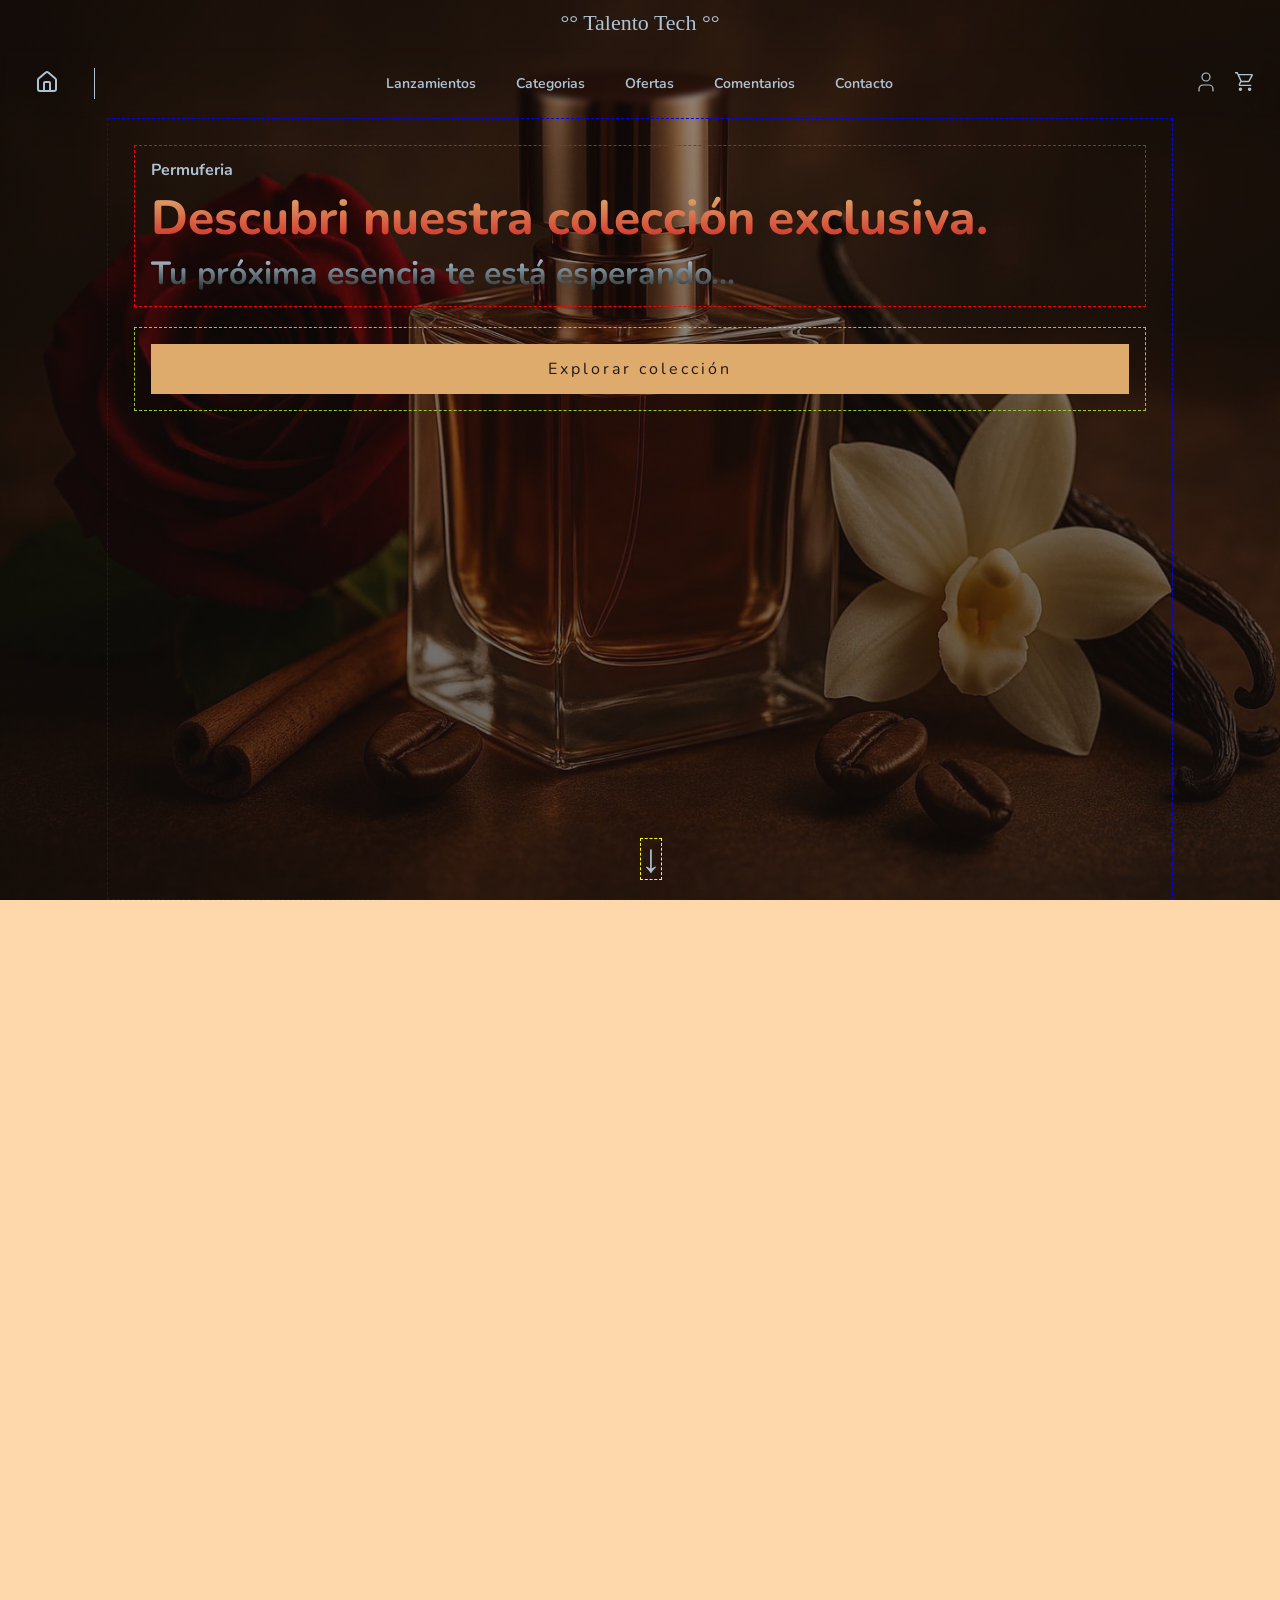
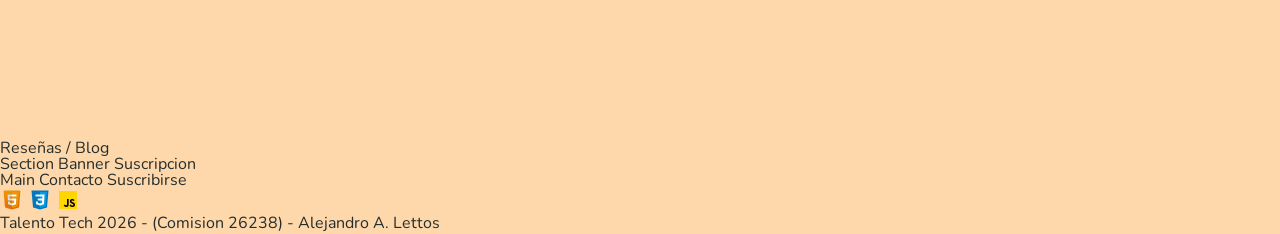
==== commit 19609f8b: "+ ScrollDown" ====
--- a/index.html
+++ b/index.html
@@ -103,101 +103,41 @@
         </nav>
 
         <!-- ==================== HERO ==================== -->
-        <section class="hero-cnt">
-            <div class="hero-txt">
-                <h1>Perfumería</h1>
+        <section class="hero-cnt showme_azul">
+            <div class="hero-txt showme_rojo">
+                <h1>Permuferia</h1>
                 <br>
-                <h1 class="txt-fx1">Descubrí nuestra colección exclusiva.</h1>
+                <h1 class="txt-fx1">Descubri nuestra colección exclusiva.</h1>
                 <br>
                 <!-- <p>Descubrí nuestra colección exclusiva.</p> -->
                 <h2 class="txt-fx2">Tu próxima esencia te está esperando...</h2>
             </div>
-            <div class="hero-btn">
-                <button class="btn-comprar">
+            <div class="hero-btn showme_verde">
+                <button class="hero-cta" onclick="window.location.href='#main-plp'">
                     Explorar colección
                 </button>
             </div>
+
+            <!-- Botón flecha hacia abajo -->
+            <a href="#main-plp" class="flecha-abajo showme_amarillo">
+                ↓
+            </a>
+
         </section>
-        <a href="#plp" class="scroll-down" aria-label="Bajar a productos">
-            <svg width="32" height="32" viewBox="0 0 24 24" fill="none" stroke="currentColor" stroke-width="2"
-                stroke-linecap="round" stroke-linejoin="round">
-                <path d="M6 9l6 6 6-6" />
-            </svg>
-        </a>
+
     </header>
 
     <main class="main-cnt">
 
         <!-- ==================== PRODUCTOS - PLP/CARDS ==================== -->
-
-        <section class="productos-seccion showme_negro" id="plp">
-            <h2 class="titulo-seccion">Nuestras Fragancias Destacadas</h2>
-
-            <div class="productos-grid">
-                <!-- Card 1 -->
-                <article class="producto-card">
-                    <div class="card-imagen">
-                        <span class="badge">Nuevo</span>
-                        <img src="img/perfume1.webp" alt="Perfume Éclat Noir 100ml">
-                    </div>
-                    <div class="card-contenido">
-                        <span class="categoria">ambery woody gourmand</span>
-                        <h3 class="producto-titulo">a*men</h3>
-                        <p class="producto-descripcion">the woody and masculine notes of patchouli imbued with bourbon
-                            vanilla vibrate with intensity.</p>
-                        <div class="card-footer">
-                            <span class="precio">$85.000</span>
-                            <button class="btn-agregar" type="button">Agregar</button>
-                        </div>
-                    </div>
-                </article>
-
-                <!-- Card 2 -->
-                <article class="producto-card">
-                    <div class="card-imagen">
-                        <span class="badge oferta">15% OFF</span>
-                        <img src="img/perfume2.webp" alt="Perfume Velours Rose 50ml">
-                    </div>
-                    <div class="card-contenido">
-                        <span class="categoria">Floral Intenso</span>
-                        <h3 class="producto-titulo">Velours Rose 50ml</h3>
-                        <p class="producto-descripcion">Esencia de rosas damascenas combinada con vainilla y almizcle
-                            blanco.</p>
-                        <div class="card-footer">
-                            <span class="precio">$72.000</span>
-                            <button class="btn-agregar" type="button">Agregar</button>
-                        </div>
-                    </div>
-                </article>
-
-                <!-- Card 3 -->
-                <article class="producto-card">
-                    <div class="card-imagen">
-                        <span class="badge oferta">15% OFF</span>
-                        <img src="img/perfume3.webp" alt="Perfume Velours Rose 50ml">
-                    </div>
-                    <div class="card-contenido">
-                        <span class="categoria">Amber Gourmand</span>
-                        <h3 class="producto-titulo">Velours Rose 50ml</h3>
-                        <p class="producto-descripcion">richer vanilla, sugared petals, and deeper woods, creating an enriched experience of the original.</p>
-                        <div class="card-footer">
-                            <span class="precio">$88.00</span>
-                            <button class="btn-agregar" type="button">Agregar</button>
-                        </div>
-                    </div>
-                </article>
-
-                <!-- Puedes duplicar el bloque <article> para agregar más productos -->
+        <!-- Sección de destino -->
+        <section class="main-plp" id="main-plp">
+            <div class="plp-cnt container">
+                <div class="plp-cards" style="height: 800px;">
+                </div>
             </div>
         </section>
 
-
-        <section class="main-plp showme_azul">
-            <div class="plp-cnt container">
-                <div class="plp-cards">
-                </div>
-            </div>
-        </section>
         <section class="main-blg">
             <div class="blg-cnt">
                 Reseñas / Blog
--- a/index.css
+++ b/index.css
@@ -93,10 +93,9 @@
 .showme_azul {
     border: 1px dashed blue;
 }
-.showme_negro {
-    border: 1px dashed black;
-}
-
+.showme_amarillo {
+    border: 1px dashed yellow;
+}
 
 /* Separador */
 .sep {
@@ -368,7 +367,7 @@
     color: var(--color-iceblue);
 }
 
-.btn-comprar {
+.hero-cta {
     width: 100%;
     padding: 14px;
 
@@ -383,176 +382,38 @@
     letter-spacing: 3px;
 }
 
-.scroll-down {
-  position: absolute;
-  bottom: 25px;
-  left: 50%;
-  transform: translateX(-50%);
-  color:var(--color-iceblue);
-  text-decoration: none;
-  animation: rebote 2s infinite;
-}
-
-
-/* ============================================================
-   PAGE:    index.html
-   TAGS:    PLP
-   DESC:    PLP - Sección de Cards Productos
-   ============================================================ */
-
-.main-plp {
-    grid-row: 4;
-    grid-column: 1 / 13;
-    width: 100%;
-    height: 100%;
-    display: flex;
-    flex-direction: column;
-    justify-content: center;
-    align-items: center;
+.flecha-abajo {
+    display: inline-block;
+    position: absolute;
+    bottom: 20px;
+    left: 50%;
     text-align: center;
-    padding: 1rem;
-}
-
-/* Contenedor general */
-.productos-seccion {
-  max-width: 1200px;
-  margin: 0 auto;
-  padding: 3rem 1.5rem;
-}
-
-.titulo-seccion {
-  text-align: center;
-  font-size: 2rem;
-  margin-bottom: 2.5rem;
-  color: var(--color-MarronEspresso);
-}
-
-/* Grilla automática y responsiva */
-.productos-grid {
-  display: grid;
-  grid-template-columns: repeat(auto-fit, minmax(260px, 1fr));
-  gap: 2rem;
-}
-
-/* Tarjeta individual */
-.producto-card {
-  background-color: #ffffff;
-  border: 1px solid rgba(136, 108, 92, 0.25); /* Basado en --color-MarronClaro */
-  border-radius: 12px;
-  overflow: hidden;
-  display: flex;
-  flex-direction: column;
-  transition: transform 0.3s ease, box-shadow 0.3s ease, border-color 0.3s ease;
-}
-
-.producto-card:hover {
-  transform: translateY(-6px);
-  border-color: var(--color-Vainilla);
-  box-shadow: 0 12px 24px rgba(34, 24, 18, 0.14); /* Sombra en --color-NegroCalido */
-}
-
-/* Imagen y etiqueta superior */
-.card-imagen {
-  position: relative;
-  width: 100%;
-  height: 240px;
-  background-color: #f9f6f2; /* Fondo crema muy suave para resaltar frascos */
-  overflow: hidden;
-}
-
-.card-imagen img {
-  width: 100%;
-  height: 100%;
-  object-fit: cover;
-  transition: transform 0.4s ease;
-}
-
-.producto-card:hover .card-imagen img {
-  transform: scale(1.05);
-}
-
-/* Etiquetas (Badges) */
-.badge {
-  position: absolute;
-  top: 12px;
-  left: 12px;
-  background-color: var(--color-MarronEspresso);
-  color: var(--color-Vainilla);
-  font-size: 0.75rem;
-  font-weight: 600;
-  padding: 4px 12px;
-  border-radius: 20px;
-  letter-spacing: 0.5px;
-  z-index: 1;
-}
-
-.badge.oferta {
-  background-color: var(--color-RojoPetalo);
-  color: #ffffff;
-}
-
-/* Textos de la tarjeta */
-.card-contenido {
-  padding: 1.25rem;
-  display: flex;
-  flex-direction: column;
-  flex-grow: 1;
-}
-
-.categoria {
-  font-size: 0.75rem;
-  text-transform: uppercase;
-  letter-spacing: 1.2px;
-  color: var(--color-Gris1);
-  font-weight: 600;
-  margin-bottom: 0.35rem;
-}
-
-.producto-titulo {
-  font-size: 1.25rem;
-  color: var(--color-NegroCalido);
-  margin: 0 0 0.5rem 0;
-}
-
-.producto-descripcion {
-  font-size: 0.9rem;
-  color: var(--color-DeeperWood);
-  line-height: 1.45;
-  margin-bottom: 1.25rem;
-  flex-grow: 1;
-}
-
-/* Pie de tarjeta: Precio y Botón */
-.card-footer {
-  display: flex;
-  justify-content: space-between;
-  align-items: center;
-  border-top: 1px solid rgba(140, 124, 100, 0.2); /* Basado en --color-Gris1 */
-  padding-top: 1rem;
-}
-
-.precio {
-  font-size: 1.3rem;
-  font-weight: 700;
-  color: var(--color-Cobrizo);
-}
-
-.btn-agregar {
-  background-color: var(--color-MarronEspresso);
-  color: #ffffff;
-  border: none;
-  padding: 0.65rem 1.25rem;
-  border-radius: 6px;
-  font-size: 0.9rem;
-  font-weight: 600;
-  cursor: pointer;
-  transition: background-color 0.25s ease, color 0.25s ease;
-}
-
-.btn-agregar:hover {
-  background-color: var(--color-Vainilla);
-  color: var(--color-NegroCalido);
-}
+
+    font-size: 40px;
+    text-decoration: none;
+    color: var(--color-iceblue);
+    animation: rebote 1.5s infinite;
+}
+
+.flecha-abajo:hover {
+    color: #0078d4;
+}
+
+
+
+@keyframes rebote {
+    0%, 20%, 50%, 80%, 100% {
+        transform: translatey(0);
+    }
+    40% {
+        transform: translatey(15px);
+    }
+    60% {
+        transform: translatey(5px);
+    }
+
+}
+
 
 /* ============================================================
    PAGE:    index.html
--- a/index.css
+++ b/index.css
@@ -93,10 +93,9 @@
 .showme_azul {
     border: 1px dashed blue;
 }
-.showme_negro {
-    border: 1px dashed black;
-}
-
+.showme_amarillo {
+    border: 1px dashed yellow;
+}
 
 /* Separador */
 .sep {
@@ -368,7 +367,7 @@
     color: var(--color-iceblue);
 }
 
-.btn-comprar {
+.hero-cta {
     width: 100%;
     padding: 14px;
 
@@ -383,176 +382,38 @@
     letter-spacing: 3px;
 }
 
-.scroll-down {
-  position: absolute;
-  bottom: 25px;
-  left: 50%;
-  transform: translateX(-50%);
-  color:var(--color-iceblue);
-  text-decoration: none;
-  animation: rebote 2s infinite;
-}
-
-
-/* ============================================================
-   PAGE:    index.html
-   TAGS:    PLP
-   DESC:    PLP - Sección de Cards Productos
-   ============================================================ */
-
-.main-plp {
-    grid-row: 4;
-    grid-column: 1 / 13;
-    width: 100%;
-    height: 100%;
-    display: flex;
-    flex-direction: column;
-    justify-content: center;
-    align-items: center;
+.flecha-abajo {
+    display: inline-block;
+    position: absolute;
+    bottom: 20px;
+    left: 50%;
     text-align: center;
-    padding: 1rem;
-}
-
-/* Contenedor general */
-.productos-seccion {
-  max-width: 1200px;
-  margin: 0 auto;
-  padding: 3rem 1.5rem;
-}
-
-.titulo-seccion {
-  text-align: center;
-  font-size: 2rem;
-  margin-bottom: 2.5rem;
-  color: var(--color-MarronEspresso);
-}
-
-/* Grilla automática y responsiva */
-.productos-grid {
-  display: grid;
-  grid-template-columns: repeat(auto-fit, minmax(260px, 1fr));
-  gap: 2rem;
-}
-
-/* Tarjeta individual */
-.producto-card {
-  background-color: #ffffff;
-  border: 1px solid rgba(136, 108, 92, 0.25); /* Basado en --color-MarronClaro */
-  border-radius: 12px;
-  overflow: hidden;
-  display: flex;
-  flex-direction: column;
-  transition: transform 0.3s ease, box-shadow 0.3s ease, border-color 0.3s ease;
-}
-
-.producto-card:hover {
-  transform: translateY(-6px);
-  border-color: var(--color-Vainilla);
-  box-shadow: 0 12px 24px rgba(34, 24, 18, 0.14); /* Sombra en --color-NegroCalido */
-}
-
-/* Imagen y etiqueta superior */
-.card-imagen {
-  position: relative;
-  width: 100%;
-  height: 240px;
-  background-color: #f9f6f2; /* Fondo crema muy suave para resaltar frascos */
-  overflow: hidden;
-}
-
-.card-imagen img {
-  width: 100%;
-  height: 100%;
-  object-fit: cover;
-  transition: transform 0.4s ease;
-}
-
-.producto-card:hover .card-imagen img {
-  transform: scale(1.05);
-}
-
-/* Etiquetas (Badges) */
-.badge {
-  position: absolute;
-  top: 12px;
-  left: 12px;
-  background-color: var(--color-MarronEspresso);
-  color: var(--color-Vainilla);
-  font-size: 0.75rem;
-  font-weight: 600;
-  padding: 4px 12px;
-  border-radius: 20px;
-  letter-spacing: 0.5px;
-  z-index: 1;
-}
-
-.badge.oferta {
-  background-color: var(--color-RojoPetalo);
-  color: #ffffff;
-}
-
-/* Textos de la tarjeta */
-.card-contenido {
-  padding: 1.25rem;
-  display: flex;
-  flex-direction: column;
-  flex-grow: 1;
-}
-
-.categoria {
-  font-size: 0.75rem;
-  text-transform: uppercase;
-  letter-spacing: 1.2px;
-  color: var(--color-Gris1);
-  font-weight: 600;
-  margin-bottom: 0.35rem;
-}
-
-.producto-titulo {
-  font-size: 1.25rem;
-  color: var(--color-NegroCalido);
-  margin: 0 0 0.5rem 0;
-}
-
-.producto-descripcion {
-  font-size: 0.9rem;
-  color: var(--color-DeeperWood);
-  line-height: 1.45;
-  margin-bottom: 1.25rem;
-  flex-grow: 1;
-}
-
-/* Pie de tarjeta: Precio y Botón */
-.card-footer {
-  display: flex;
-  justify-content: space-between;
-  align-items: center;
-  border-top: 1px solid rgba(140, 124, 100, 0.2); /* Basado en --color-Gris1 */
-  padding-top: 1rem;
-}
-
-.precio {
-  font-size: 1.3rem;
-  font-weight: 700;
-  color: var(--color-Cobrizo);
-}
-
-.btn-agregar {
-  background-color: var(--color-MarronEspresso);
-  color: #ffffff;
-  border: none;
-  padding: 0.65rem 1.25rem;
-  border-radius: 6px;
-  font-size: 0.9rem;
-  font-weight: 600;
-  cursor: pointer;
-  transition: background-color 0.25s ease, color 0.25s ease;
-}
-
-.btn-agregar:hover {
-  background-color: var(--color-Vainilla);
-  color: var(--color-NegroCalido);
-}
+
+    font-size: 40px;
+    text-decoration: none;
+    color: var(--color-iceblue);
+    animation: rebote 1.5s infinite;
+}
+
+.flecha-abajo:hover {
+    color: #0078d4;
+}
+
+
+
+@keyframes rebote {
+    0%, 20%, 50%, 80%, 100% {
+        transform: translatey(0);
+    }
+    40% {
+        transform: translatey(15px);
+    }
+    60% {
+        transform: translatey(5px);
+    }
+
+}
+
 
 /* ============================================================
    PAGE:    index.html
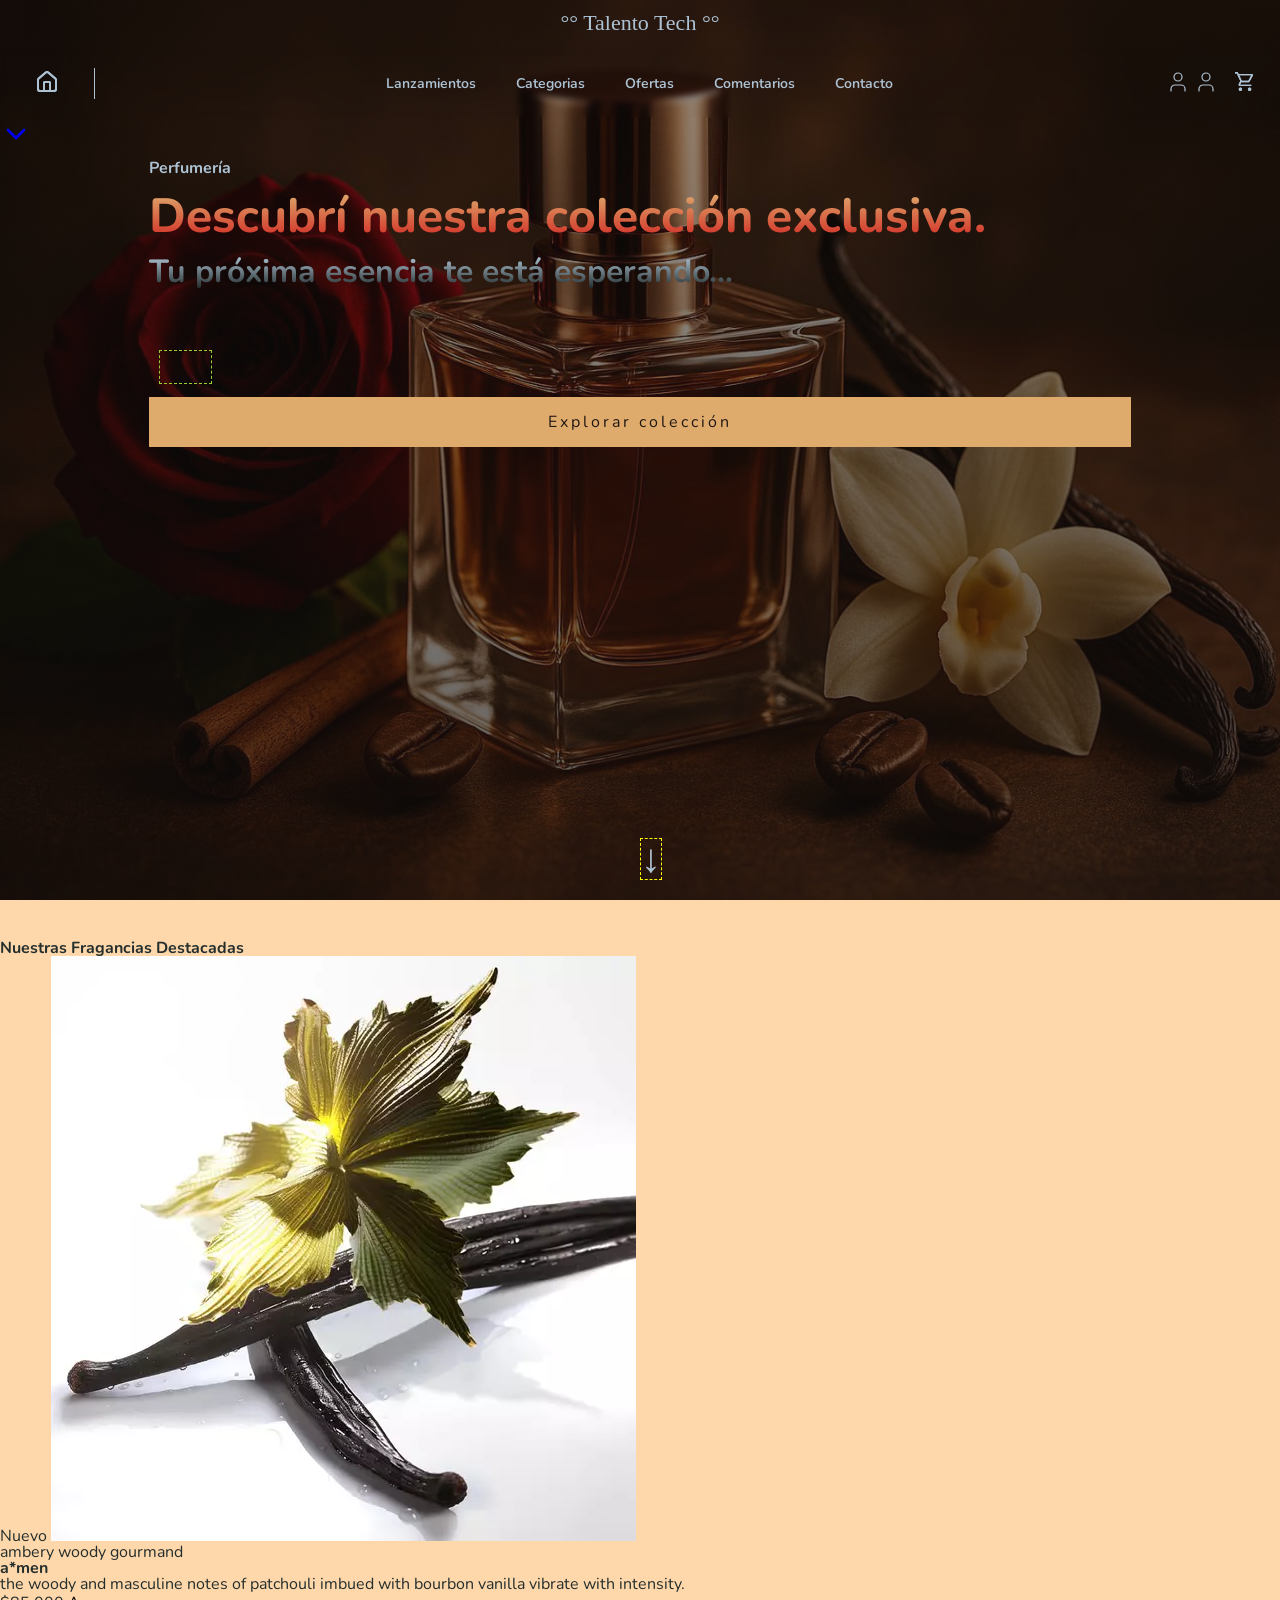
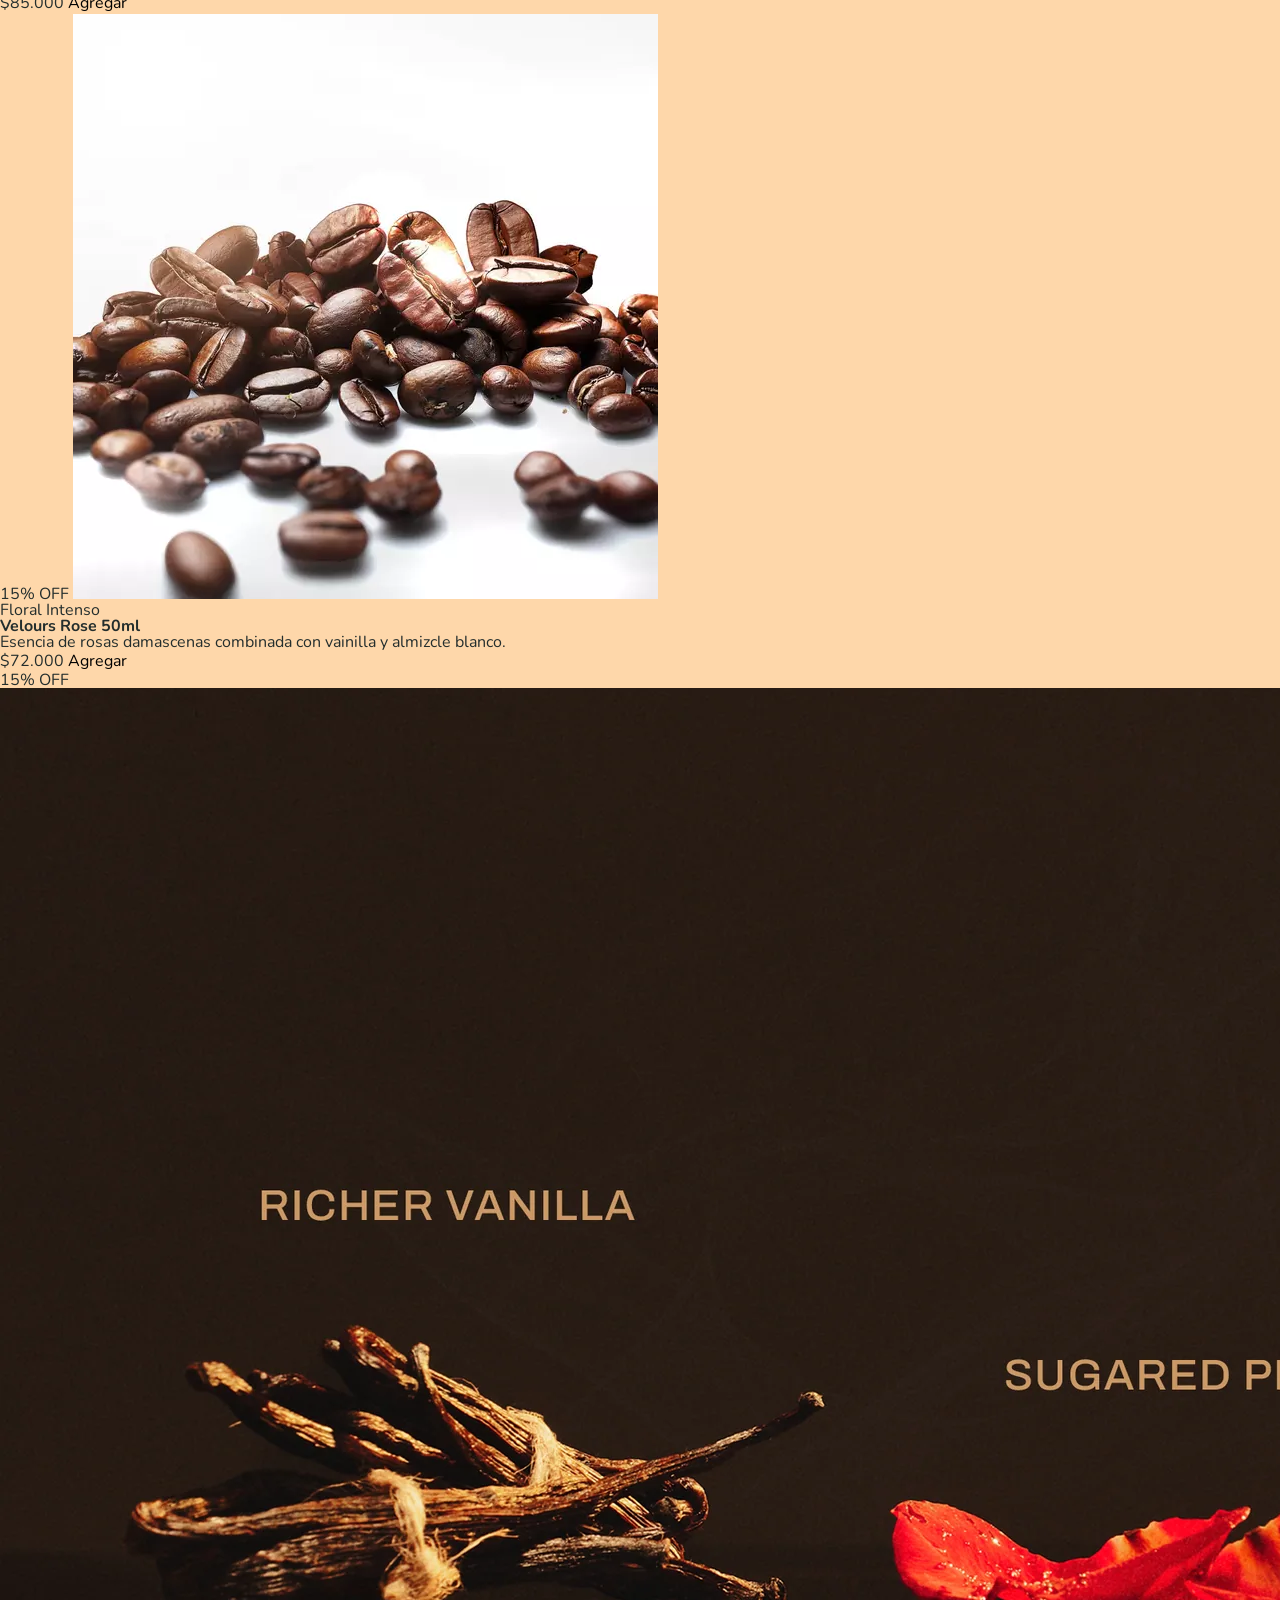
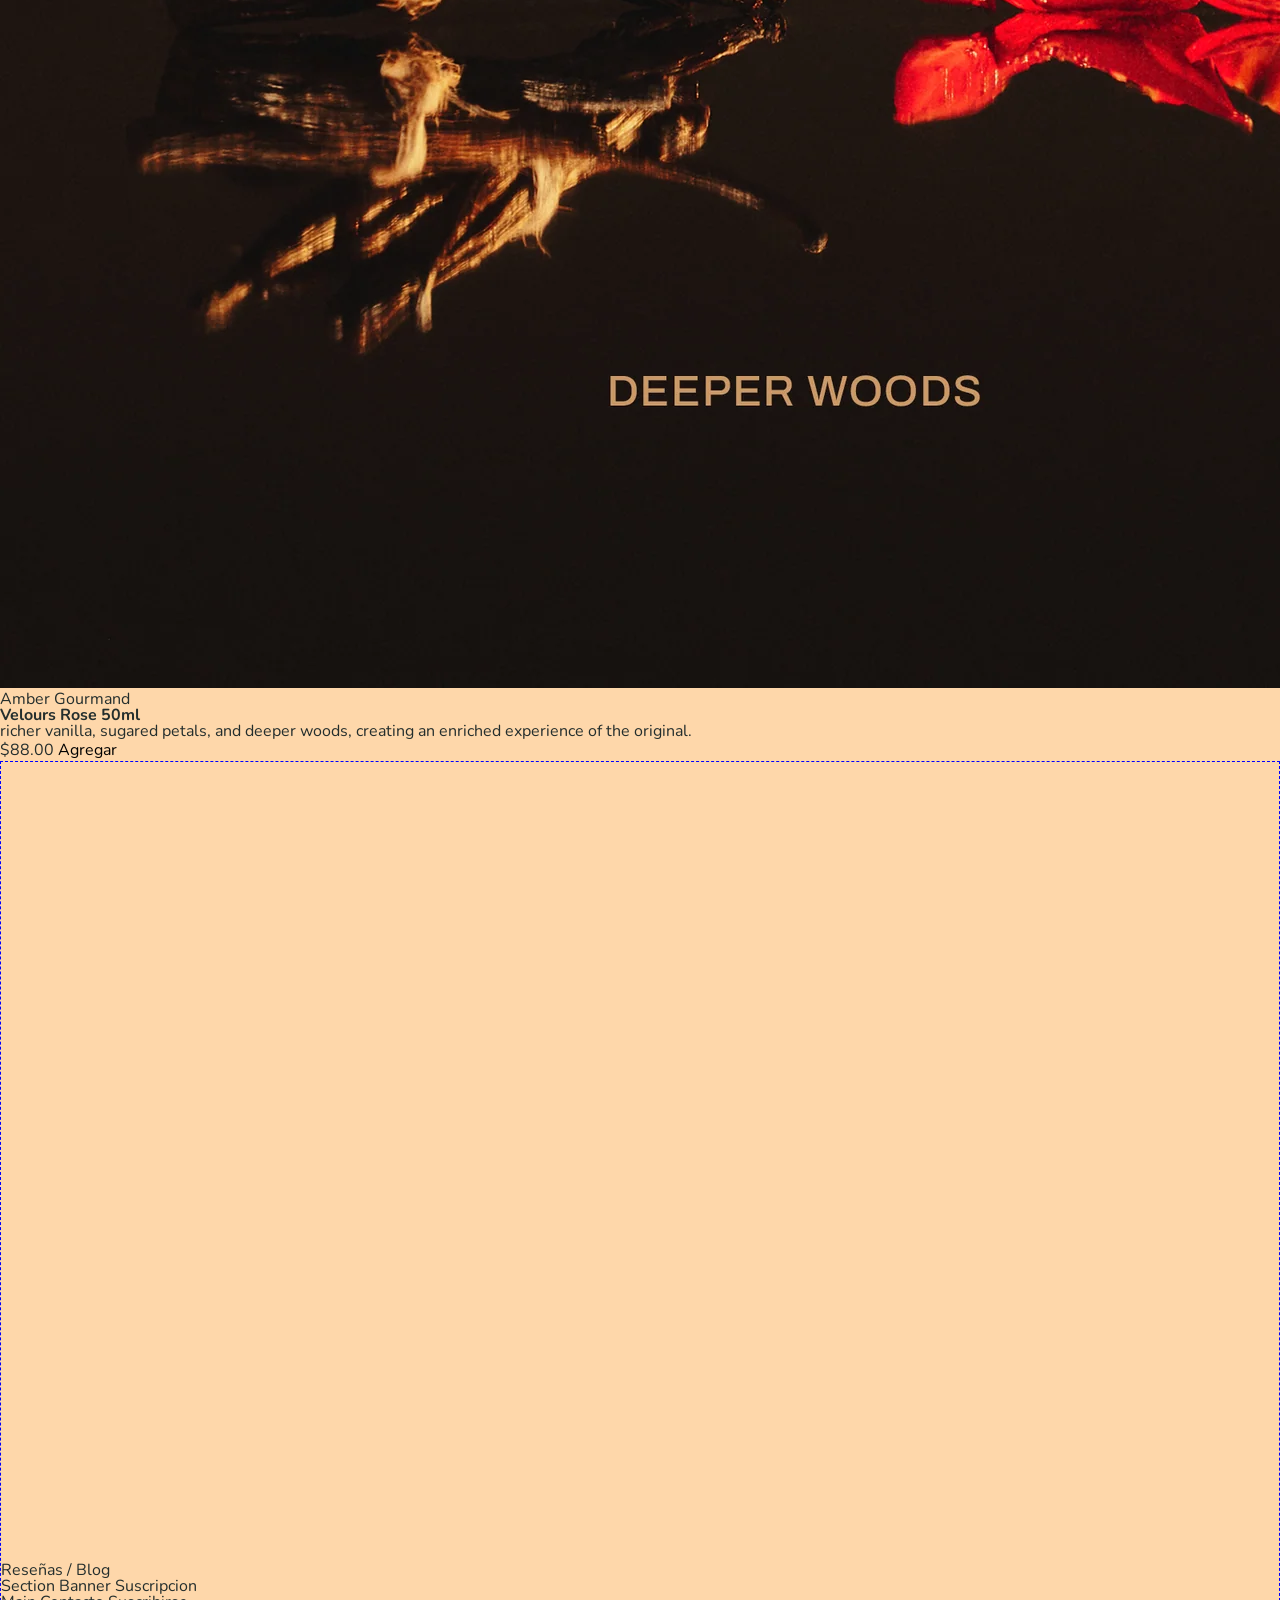
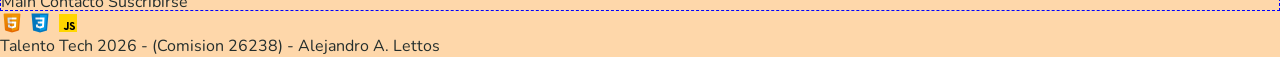
==== commit db58b6dc: "Merge branch 'main' of https://github.com/alettos/tlab" ====
--- a/index.html
+++ b/index.html
@@ -21,6 +21,7 @@
         </div>
 
 
+
         <nav class="nav-cnt">
             <button class="mnu-ham" id="mnuHam">
                 <span></span>
@@ -29,6 +30,12 @@
             </button>
             <div class="mnu-lgo">
                 <a href="./index.html">
+                    <svg xmlns="http://www.w3.org/2000/svg" width="24" height="24" viewBox="0 0 24 24" fill="none"
+                        stroke="currentColor" stroke-width="2" stroke-linecap="round" stroke-linejoin="round"
+                        class="lucide lucide-house preview-icon">
+                        <path d="M15 21v-8a1 1 0 0 0-1-1h-4a1 1 0 0 0-1 1v8" />
+                        <path
+                            d="M3 10a2 2 0 0 1 .709-1.528l7-6a2 2 0 0 1 2.582 0l7 6A2 2 0 0 1 21 10v9a2 2 0 0 1-2 2H5a2 2 0 0 1-2-2z" />
                     <svg xmlns="http://www.w3.org/2000/svg" width="24" height="24" viewBox="0 0 24 24" fill="none"
                         stroke="currentColor" stroke-width="2" stroke-linecap="round" stroke-linejoin="round"
                         class="lucide lucide-house preview-icon">
@@ -74,9 +81,21 @@
                         <path d="M19 21v-2a4 4 0 0 0-4-4H9a4 4 0 0 0-4 4v2" />
                         <circle cx="12" cy="7" r="4" />
                     </svg>
+
+                    <svg xmlns="http://www.w3.org/2000/svg" width="24" height="24" viewBox="0 0 24 24" fill="none"
+                        stroke="currentColor" stroke-width="1.2" stroke-linecap="round" stroke-linejoin="round"
+                        class="lucide lucide-user preview-icon">
+                        <path d="M19 21v-2a4 4 0 0 0-4-4H9a4 4 0 0 0-4 4v2" />
+                        <circle cx="12" cy="7" r="4" />
+                    </svg>
                 </a>
                 <!-- Icono Carrito -->
                 <a href="./pages/carrito.html">
+                    <svg aria-hidden="true" fill="none" height="22" viewBox="0 0 21 22" width="21"
+                        xmlns="http://www.w3.org/2000/svg">
+                        <path
+                            d="M6.41347 20C5.95753 20 5.56885 19.8319 5.24742 19.4956C4.926 19.1593 4.76528 18.755 4.76528 18.2828C4.76528 17.8106 4.92762 17.408 5.25229 17.0751C5.57698 16.7422 5.96728 16.5757 6.4232 16.5757C6.87914 16.5757 7.26782 16.7439 7.58925 17.0801C7.91067 17.4164 8.07139 17.8207 8.07139 18.2929C8.07139 18.7651 7.90905 19.1677 7.58438 19.5006C7.25969 19.8335 6.86939 20 6.41347 20ZM15.5971 20C15.1411 20 14.7525 19.8319 14.431 19.4956C14.1096 19.1593 13.9489 18.755 13.9489 18.2828C13.9489 17.8106 14.1112 17.408 14.4359 17.0751C14.7606 16.7422 15.1509 16.5757 15.6068 16.5757C16.0628 16.5757 16.4514 16.7439 16.7729 17.0801C17.0943 17.4164 17.255 17.8207 17.255 18.2929C17.255 18.7651 17.0927 19.1677 16.768 19.5006C16.4433 19.8335 16.053 20 15.5971 20ZM5.22446 4.30538L7.74996 9.72716H14.3622L17.232 4.30538H5.22446ZM4.53569 2.8786H18.0603C18.4118 2.8786 18.6792 3.04506 18.8626 3.37797C19.046 3.71089 19.0458 4.0438 18.8621 4.37672L15.7627 10.1552C15.5943 10.4564 15.3757 10.6982 15.107 10.8805C14.8382 11.0628 14.544 11.1539 14.2244 11.1539H7.26782L5.98211 13.627H17.255V15.0538H6.18874C5.54589 15.0538 5.08288 14.8319 4.79972 14.388C4.51656 13.9441 4.52039 13.4447 4.8112 12.8899L6.28058 10.0839L2.79081 2.42678H1V1H3.68621L4.53569 2.8786Z"
+                            fill="currentColor"></path>
                     <svg aria-hidden="true" fill="none" height="22" viewBox="0 0 21 22" width="21"
                         xmlns="http://www.w3.org/2000/svg">
                         <path
@@ -103,15 +122,17 @@
         </nav>
 
         <!-- ==================== HERO ==================== -->
-        <section class="hero-cnt showme_azul">
-            <div class="hero-txt showme_rojo">
-                <h1>Permuferia</h1>
+        <section class="hero-cnt">
+            <div class="hero-txt">
+                <h1>Perfumería</h1>
                 <br>
-                <h1 class="txt-fx1">Descubri nuestra colección exclusiva.</h1>
+                <h1 class="txt-fx1">Descubrí nuestra colección exclusiva.</h1>
                 <br>
                 <!-- <p>Descubrí nuestra colección exclusiva.</p> -->
                 <h2 class="txt-fx2">Tu próxima esencia te está esperando...</h2>
             </div>
+            <div class="hero-btn">
+                <button class="btn-comprar">
             <div class="hero-btn showme_verde">
                 <button class="hero-cta" onclick="window.location.href='#main-plp'">
                     Explorar colección
@@ -124,12 +145,84 @@
             </a>
 
         </section>
-
+        <a href="#plp" class="scroll-down" aria-label="Bajar a productos">
+            <svg width="32" height="32" viewBox="0 0 24 24" fill="none" stroke="currentColor" stroke-width="2"
+                stroke-linecap="round" stroke-linejoin="round">
+                <path d="M6 9l6 6 6-6" />
+            </svg>
+        </a>
     </header>
 
     <main class="main-cnt">
 
         <!-- ==================== PRODUCTOS - PLP/CARDS ==================== -->
+
+        <section class="productos-seccion showme_negro" id="plp">
+            <h2 class="titulo-seccion">Nuestras Fragancias Destacadas</h2>
+
+            <div class="productos-grid">
+                <!-- Card 1 -->
+                <article class="producto-card">
+                    <div class="card-imagen">
+                        <span class="badge">Nuevo</span>
+                        <img src="img/perfume1.webp" alt="Perfume Éclat Noir 100ml">
+                    </div>
+                    <div class="card-contenido">
+                        <span class="categoria">ambery woody gourmand</span>
+                        <h3 class="producto-titulo">a*men</h3>
+                        <p class="producto-descripcion">the woody and masculine notes of patchouli imbued with bourbon
+                            vanilla vibrate with intensity.</p>
+                        <div class="card-footer">
+                            <span class="precio">$85.000</span>
+                            <button class="btn-agregar" type="button">Agregar</button>
+                        </div>
+                    </div>
+                </article>
+
+                <!-- Card 2 -->
+                <article class="producto-card">
+                    <div class="card-imagen">
+                        <span class="badge oferta">15% OFF</span>
+                        <img src="img/perfume2.webp" alt="Perfume Velours Rose 50ml">
+                    </div>
+                    <div class="card-contenido">
+                        <span class="categoria">Floral Intenso</span>
+                        <h3 class="producto-titulo">Velours Rose 50ml</h3>
+                        <p class="producto-descripcion">Esencia de rosas damascenas combinada con vainilla y almizcle
+                            blanco.</p>
+                        <div class="card-footer">
+                            <span class="precio">$72.000</span>
+                            <button class="btn-agregar" type="button">Agregar</button>
+                        </div>
+                    </div>
+                </article>
+
+                <!-- Card 3 -->
+                <article class="producto-card">
+                    <div class="card-imagen">
+                        <span class="badge oferta">15% OFF</span>
+                        <img src="img/perfume3.webp" alt="Perfume Velours Rose 50ml">
+                    </div>
+                    <div class="card-contenido">
+                        <span class="categoria">Amber Gourmand</span>
+                        <h3 class="producto-titulo">Velours Rose 50ml</h3>
+                        <p class="producto-descripcion">richer vanilla, sugared petals, and deeper woods, creating an enriched experience of the original.</p>
+                        <div class="card-footer">
+                            <span class="precio">$88.00</span>
+                            <button class="btn-agregar" type="button">Agregar</button>
+                        </div>
+                    </div>
+                </article>
+
+                <!-- Puedes duplicar el bloque <article> para agregar más productos -->
+            </div>
+        </section>
+
+
+        <section class="main-plp showme_azul">
+            <div class="plp-cnt container">
+                <div class="plp-cards">
+                </div>
         <!-- Sección de destino -->
         <section class="main-plp" id="main-plp">
             <div class="plp-cnt container">
--- a/index.css
+++ b/index.css
@@ -79,6 +79,7 @@
 nav,ol,ul {list-style: none;}
 a {text-decoration: none;}
 html {scroll-behavior: smooth;}
+html {scroll-behavior: smooth;}
 
 
 /* CLASES GENERICAS */
--- a/index.css
+++ b/index.css
@@ -79,6 +79,7 @@
 nav,ol,ul {list-style: none;}
 a {text-decoration: none;}
 html {scroll-behavior: smooth;}
+html {scroll-behavior: smooth;}
 
 
 /* CLASES GENERICAS */
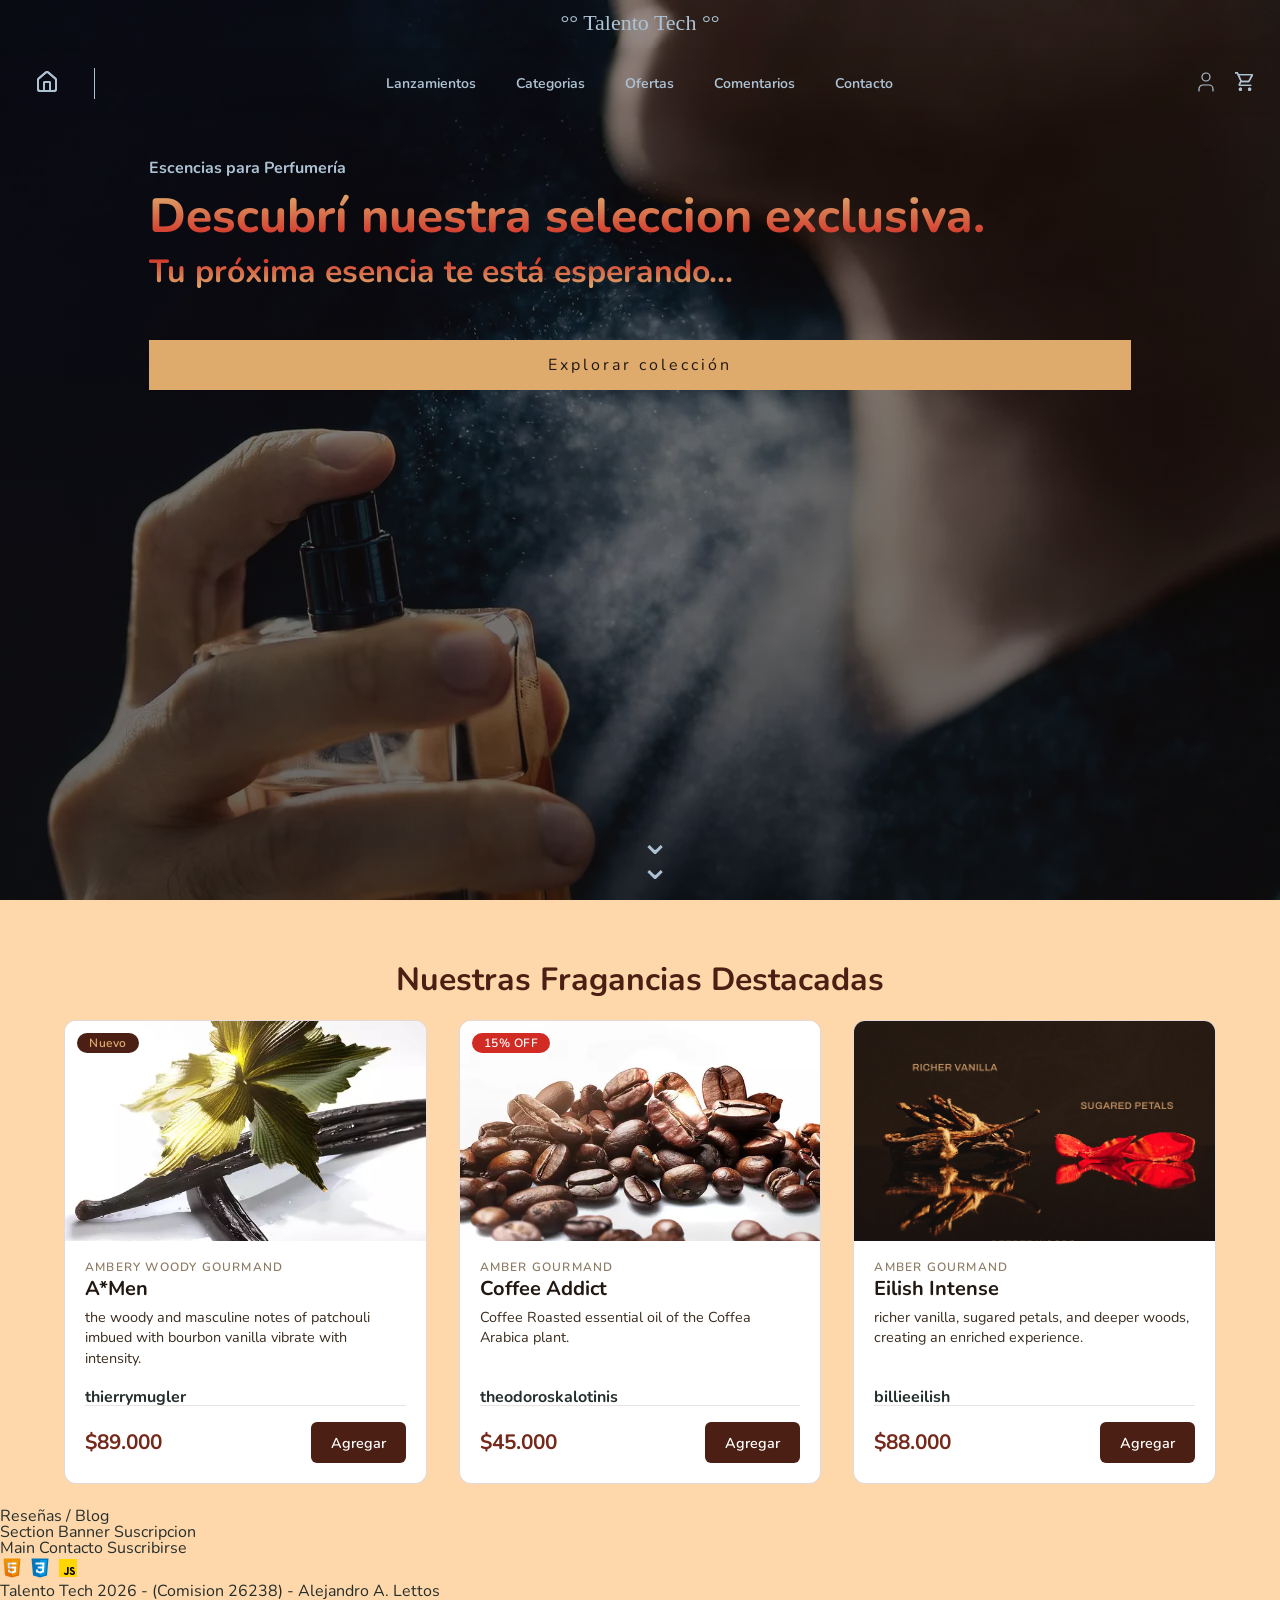
==== commit 0c5c70aa: "JS Local" ====
--- a/index.html
+++ b/index.html
@@ -81,13 +81,6 @@
                         <path d="M19 21v-2a4 4 0 0 0-4-4H9a4 4 0 0 0-4 4v2" />
                         <circle cx="12" cy="7" r="4" />
                     </svg>
-
-                    <svg xmlns="http://www.w3.org/2000/svg" width="24" height="24" viewBox="0 0 24 24" fill="none"
-                        stroke="currentColor" stroke-width="1.2" stroke-linecap="round" stroke-linejoin="round"
-                        class="lucide lucide-user preview-icon">
-                        <path d="M19 21v-2a4 4 0 0 0-4-4H9a4 4 0 0 0-4 4v2" />
-                        <circle cx="12" cy="7" r="4" />
-                    </svg>
                 </a>
                 <!-- Icono Carrito -->
                 <a href="./pages/carrito.html">
@@ -102,13 +95,6 @@
                             d="M6.41347 20C5.95753 20 5.56885 19.8319 5.24742 19.4956C4.926 19.1593 4.76528 18.755 4.76528 18.2828C4.76528 17.8106 4.92762 17.408 5.25229 17.0751C5.57698 16.7422 5.96728 16.5757 6.4232 16.5757C6.87914 16.5757 7.26782 16.7439 7.58925 17.0801C7.91067 17.4164 8.07139 17.8207 8.07139 18.2929C8.07139 18.7651 7.90905 19.1677 7.58438 19.5006C7.25969 19.8335 6.86939 20 6.41347 20ZM15.5971 20C15.1411 20 14.7525 19.8319 14.431 19.4956C14.1096 19.1593 13.9489 18.755 13.9489 18.2828C13.9489 17.8106 14.1112 17.408 14.4359 17.0751C14.7606 16.7422 15.1509 16.5757 15.6068 16.5757C16.0628 16.5757 16.4514 16.7439 16.7729 17.0801C17.0943 17.4164 17.255 17.8207 17.255 18.2929C17.255 18.7651 17.0927 19.1677 16.768 19.5006C16.4433 19.8335 16.053 20 15.5971 20ZM5.22446 4.30538L7.74996 9.72716H14.3622L17.232 4.30538H5.22446ZM4.53569 2.8786H18.0603C18.4118 2.8786 18.6792 3.04506 18.8626 3.37797C19.046 3.71089 19.0458 4.0438 18.8621 4.37672L15.7627 10.1552C15.5943 10.4564 15.3757 10.6982 15.107 10.8805C14.8382 11.0628 14.544 11.1539 14.2244 11.1539H7.26782L5.98211 13.627H17.255V15.0538H6.18874C5.54589 15.0538 5.08288 14.8319 4.79972 14.388C4.51656 13.9441 4.52039 13.4447 4.8112 12.8899L6.28058 10.0839L2.79081 2.42678H1V1H3.68621L4.53569 2.8786Z"
                             fill="currentColor"></path>
                     </svg>
-
-                    <!-- <svg aria-hidden="true" width="15" height="15" viewBox="0 0 15 15" fill="none">
-                        <path stroke="currentColor" stroke-width="1" d="M0.6,0.7C0.3,0.7,0,0.8,0,1.1s0.1,0.6,0.6,0.6l0,0h1c0.1,0,0.1,0.1,0.1,0.1L4.2,10c0.3,0.7,0.9,1.2,1.6,1.2H12c0.7,0,1.3-0.6,1.6-1.2L15,4.7c0.1-0.3-0.1-0.6-0.4-0.6h-0.1H3.6L2.8,1.7l0,0c0-0.7-0.6-1-1.2-1H0.6zM6.1,12.2c-0.6,0-1,0.6-1,1c0,0.4,0.6,1,1,1c0.4,0,1-0.6,1-1C7.2,12.8,6.7,12.2,6.1,12.2zM11.7,12.2c-0.6,0-1,0.6-1,1c0,0.4,0.6,1,1,1c0.6,0,1-0.6,1-1C12.7,12.8,12.3,12.2,11.7,12.2z"></path>
-                    </svg> -->
-                    <!-- <svg class="w-6 h-6 text-gray-800 dark:text-white" aria-hidden="true" xmlns="http://www.w3.org/2000/svg" width="24" height="24" fill="none" viewBox="0 0 24 24">
-                        <path stroke="currentColor" stroke-linecap="round" stroke-linejoin="round" stroke-width="1.2" d="M5 4h1.5L9 16m0 0h8m-8 0a2 2 0 1 0 0 4 2 2 0 0 0 0-4Zm8 0a2 2 0 1 0 0 4 2 2 0 0 0 0-4Zm-8.5-3h9.25L19 7H7.312"/>
-                    </svg> -->
                 </a>
             </div>
             <!-- <div class="mobile">
@@ -124,61 +110,57 @@
         <!-- ==================== HERO ==================== -->
         <section class="hero-cnt">
             <div class="hero-txt">
-                <h1>Perfumería</h1>
+                <h1>Escencias para Perfumería</h1>
                 <br>
-                <h1 class="txt-fx1">Descubrí nuestra colección exclusiva.</h1>
+                <h1 class="txt-fx1">Descubrí nuestra seleccion exclusiva.</h1>
                 <br>
                 <!-- <p>Descubrí nuestra colección exclusiva.</p> -->
                 <h2 class="txt-fx2">Tu próxima esencia te está esperando...</h2>
             </div>
             <div class="hero-btn">
-                <button class="btn-comprar">
-            <div class="hero-btn showme_verde">
                 <button class="hero-cta" onclick="window.location.href='#main-plp'">
                     Explorar colección
                 </button>
             </div>
 
             <!-- Botón flecha hacia abajo -->
-            <a href="#main-plp" class="flecha-abajo showme_amarillo">
-                ↓
+            <!-- <div _ngcontent-ng-c2236668643="" aria-hidden="true" class="hero-chevrons">
+                <span _ngcontent-ng-c2236668643="" class="chevron">⌄</span>
+                <span _ngcontent-ng-c2236668643="" class="chevron">⌄</span>
+            </div> -->
+            <a href="#main-plp" class="flecha-abajo">
+                <span class="chevron">⌄</span>
+                <span class="chevron">⌄</span>
             </a>
 
-        </section>
-        <a href="#plp" class="scroll-down" aria-label="Bajar a productos">
-            <svg width="32" height="32" viewBox="0 0 24 24" fill="none" stroke="currentColor" stroke-width="2"
-                stroke-linecap="round" stroke-linejoin="round">
-                <path d="M6 9l6 6 6-6" />
-            </svg>
-        </a>
     </header>
 
     <main class="main-cnt">
 
         <!-- ==================== PRODUCTOS - PLP/CARDS ==================== -->
 
-        <section class="productos-seccion showme_negro" id="plp">
+        <section class="main-plp productos-seccion" id="main-plp">
             <h2 class="titulo-seccion">Nuestras Fragancias Destacadas</h2>
 
-            <div class="productos-grid">
+            <div class="productos-grid" id="contenedor-productos">
                 <!-- Card 1 -->
-                <article class="producto-card">
+                <!-- <article class="producto-card">
                     <div class="card-imagen">
                         <span class="badge">Nuevo</span>
-                        <img src="img/perfume1.webp" alt="Perfume Éclat Noir 100ml">
+                        <img src="img/perfume1.webp" alt="Perfume1">
                     </div>
                     <div class="card-contenido">
-                        <span class="categoria">ambery woody gourmand</span>
-                        <h3 class="producto-titulo">a*men</h3>
-                        <p class="producto-descripcion">the woody and masculine notes of patchouli imbued with bourbon
-                            vanilla vibrate with intensity.</p>
+                        <span class="producto-categoria">ambery woody gourmand</span>
+                        <h3 class="producto-titulo">A*Men</h3>
+                        <p class="producto-descripcion">the woody and masculine notes of patchouli imbued with bourbon vanilla vibrate with intensity.</p>
+                        <p class="producto-marca">thierrymugler</p>
                         <div class="card-footer">
-                            <span class="precio">$85.000</span>
+                            <span class="precio">$89.000</span>
                             <button class="btn-agregar" type="button">Agregar</button>
                         </div>
                     </div>
                 </article>
-
+ -->
                 <!-- Card 2 -->
                 <article class="producto-card">
                     <div class="card-imagen">
@@ -186,48 +168,35 @@
                         <img src="img/perfume2.webp" alt="Perfume Velours Rose 50ml">
                     </div>
                     <div class="card-contenido">
-                        <span class="categoria">Floral Intenso</span>
-                        <h3 class="producto-titulo">Velours Rose 50ml</h3>
-                        <p class="producto-descripcion">Esencia de rosas damascenas combinada con vainilla y almizcle
-                            blanco.</p>
+                        <span class="producto-categoria">Amber Gourmand</span>
+                        <h3 class="producto-titulo">Coffee Addict</h3>
+                        <p class="producto-descripcion">Coffee Roasted essential oil of the Coffea Arabica plant.</p>
+                        <p class="producto-marca">theodoroskalotinis</p>
                         <div class="card-footer">
-                            <span class="precio">$72.000</span>
+                            <span class="precio">$45.000</span>
                             <button class="btn-agregar" type="button">Agregar</button>
                         </div>
                     </div>
                 </article>
 
                 <!-- Card 3 -->
-                <article class="producto-card">
+                <!-- <article class="producto-card">
                     <div class="card-imagen">
                         <span class="badge oferta">15% OFF</span>
                         <img src="img/perfume3.webp" alt="Perfume Velours Rose 50ml">
                     </div>
                     <div class="card-contenido">
-                        <span class="categoria">Amber Gourmand</span>
-                        <h3 class="producto-titulo">Velours Rose 50ml</h3>
-                        <p class="producto-descripcion">richer vanilla, sugared petals, and deeper woods, creating an enriched experience of the original.</p>
+                        <span class="producto-categoria">Amber Gourmand</span>
+                        <h3 class="producto-titulo">Eilish Intense</h3>
+                        <p class="producto-descripcion">richer vanilla, sugared petals, and deeper woods, creating an enriched experience.</p>
+                        <p class="producto-marca">billieeilish</p>
                         <div class="card-footer">
                             <span class="precio">$88.00</span>
                             <button class="btn-agregar" type="button">Agregar</button>
                         </div>
                     </div>
-                </article>
-
-                <!-- Puedes duplicar el bloque <article> para agregar más productos -->
-            </div>
-        </section>
-
-
-        <section class="main-plp showme_azul">
-            <div class="plp-cnt container">
-                <div class="plp-cards">
-                </div>
-        <!-- Sección de destino -->
-        <section class="main-plp" id="main-plp">
-            <div class="plp-cnt container">
-                <div class="plp-cards" style="height: 800px;">
-                </div>
+                </article> -->
+
             </div>
         </section>
 
@@ -270,6 +239,7 @@
         </div>
     </footer>
 
+    <script src="index.js"></script>
 </body>
 
 </html>
--- a/index.css
+++ b/index.css
@@ -16,14 +16,13 @@
     /* Paleta de colores Perfumeria */
 
     --color-MarronEspresso: #4b1f13;
-    --color-NegroCalido:#221812;
+    --color-NegroCalido: #221812;
     --color-Vainilla: #deab6d;
-    --color-Cobrizo: #75291a ;
-    --color-RojoPetalo: #d22b24; 
+    --color-Cobrizo: #75291a;
+    --color-RojoPetalo: #d22b24;
     --color-DeeperWood: #3a2c1e;
     --color-Gris1: #8c7c64;
     --color-MarronClaro: #886c5c;
-    
 
 
     /* Paleta de colores Pantene 2026 */
@@ -32,18 +31,18 @@
     --color-LemonIcing: #F5EBC8;
     --color-NimbusCloud: #D5D5D7;
     --color-RainDropsRoses: #EBD8DC;
-    --color-IceMeltd:#D4E4F1;
-    --color-PeachDust:#F0D8CC;
-    --color-AlmonstAqua:#CAD3C0;
-    --color-OrchidTint:#DAD3DB;
+    --color-IceMeltd: #D4E4F1;
+    --color-PeachDust: #F0D8CC;
+    --color-AlmonstAqua: #CAD3C0;
+    --color-OrchidTint: #DAD3DB;
     /* Oscuros */
-    --color-VeiliedVista:#C7E3CA;
-    --color-BalticSea:#7AB6D8;
-    --color-GoldenMist:#D6CD94;
-    --color-QuitViolet:#A793AC;
-    --color-CloudCover:#999393;
-    --color-Hematite:#746F69;
-    --color-BlueFusion:#496276;
+    --color-VeiliedVista: #C7E3CA;
+    --color-BalticSea: #7AB6D8;
+    --color-GoldenMist: #D6CD94;
+    --color-QuitViolet: #A793AC;
+    --color-CloudCover: #999393;
+    --color-Hematite: #746F69;
+    --color-BlueFusion: #496276;
 
     --MaxWidth: 1920px;
 }
@@ -67,7 +66,7 @@
     max-width: var(--MaxWidth);
     margin-left: auto;
     margin-right: auto;
-    width: 100%;      
+    width: 100%;
     background-color: var(--color-pri);
     color: var(--color-darkteal);
     line-height: 1.0;
@@ -75,11 +74,37 @@
 }
 
 /* HTML5 display-role reset for older browsers */
-article,aside,details,figcaption,figure,footer,header,hgroup,menu,nav,section {display: block;}
-nav,ol,ul {list-style: none;}
-a {text-decoration: none;}
-html {scroll-behavior: smooth;}
-html {scroll-behavior: smooth;}
+article,
+aside,
+details,
+figcaption,
+figure,
+footer,
+header,
+hgroup,
+menu,
+nav,
+section {
+    display: block;
+}
+
+nav,
+ol,
+ul {
+    list-style: none;
+}
+
+a {
+    text-decoration: none;
+}
+
+html {
+    scroll-behavior: smooth;
+}
+
+html {
+    scroll-behavior: smooth;
+}
 
 
 /* CLASES GENERICAS */
@@ -88,12 +113,15 @@
 .showme_verde {
     border: 1px dashed yellowgreen;
 }
+
 .showme_rojo {
     border: 1px dashed red;
 }
+
 .showme_azul {
     border: 1px dashed blue;
 }
+
 .showme_amarillo {
     border: 1px dashed yellow;
 }
@@ -111,6 +139,7 @@
 .section-p1 {
     padding: 40px 80px;
 }
+
 .section-m1 {
     margin: 40px 0;
 }
@@ -120,15 +149,17 @@
 .txt-fx1 {
     font-size: 48px;
     font-weight: 750;
-    background: linear-gradient(to bottom, var(--color-Vainilla), var(--color-RojoPetalo));    /* , var(--color-iceblue)); */
+    background: linear-gradient(to bottom, var(--color-Vainilla), var(--color-RojoPetalo));
+    /* , var(--color-iceblue)); */
     -webkit-background-clip: text;
     background-clip: text;
     -webkit-text-fill-color: transparent;
     color: transparent;
 }
+
 .txt-fx2 {
     font-size: 32px;
-    background: linear-gradient(to bottom, var(--color-iceblue), var(--color-darkteal));
+    background: linear-gradient(to bottom, var(--color-RojoPetalo), var(--color-Vainilla));
     -webkit-background-clip: text;
     background-clip: text;
     -webkit-text-fill-color: transparent;
@@ -148,7 +179,7 @@
     min-height: 100vh;
     position: relative;
 
-   
+
     /* tipo de display */
     display: grid;
     grid-template-rows: 48px 70px auto;
@@ -157,13 +188,13 @@
 
     /* estilos de fondo y transiciones */
     color: var(--color-iceblue);
-    background-image: linear-gradient(rgba(19, 15, 13, 0.45),rgba(19, 15, 13, 0.65)),url('img/hero6.jpg');
+    background-image: linear-gradient(rgba(19, 15, 13, 0.45), rgba(19, 15, 13, 0.65)), url('img/hero9.webp');
     background-size: cover;
     background-position: center;
     background-repeat: no-repeat;
     margin-bottom: 40px;
-    
-}   
+
+}
 
 
 /* ============================================================
@@ -247,13 +278,13 @@
     flex-direction: row;
     justify-content: center;
     align-items: center;
-    
+
     /* ESTILOS DE FONDO Y TRANSICIONES */
     background: transparent;
     backdrop-filter: blur(3px);
     transition: all 0.3s ease;
-   
-    
+
+
 }
 
 .nav-cnt a {
@@ -263,10 +294,11 @@
     font-size: 14px;
     transition: 0.3s;
 }
+
 .nav-cnt:hover {
     background-color: var(--color-iceblue);
     backdrop-filter: blur(8px);
-    
+
 }
 
 .nav-cnt:hover a {
@@ -275,20 +307,21 @@
 }
 
 a::before {
-  content: '';
-  background:transparent;
-  position: absolute;
-  inset: 0;
-  border-bottom: 1px solid var(--color-darkteal);
-  transform: scale(0.8);
-  opacity: 0;
-  transition: transform 0.3s;
+    content: '';
+    background: transparent;
+    position: absolute;
+    inset: 0;
+    border-bottom: 1px solid var(--color-darkteal);
+    transform: scale(0.8);
+    opacity: 0;
+    transition: transform 0.3s;
 }
 
 a:hover::before {
-  bottom: 0;
-  height: 100%;
-  transform: scale(1); opacity: 0.7;
+    bottom: 0;
+    height: 100%;
+    transform: scale(1);
+    opacity: 0.7;
 }
 
 .mnu-lgo {
@@ -304,7 +337,6 @@
     border-right: 1px solid var(--color-iceblue);
     padding: 2px 35px 2px 10px;
 }
-
 
 
 .mnu-cart {
@@ -384,16 +416,33 @@
 }
 
 .flecha-abajo {
-    display: inline-block;
+    display: flex;
+    flex-direction: column;
+    align-items: center;
+    margin-top: 12px;
+    gap: 0px;
+    line-height: 0.7;
+        
+    margin: 0;
+    padding: 0;
+        
     position: absolute;
     bottom: 20px;
     left: 50%;
     text-align: center;
 
-    font-size: 40px;
+    font-size: 36px;
     text-decoration: none;
     color: var(--color-iceblue);
-    animation: rebote 1.5s infinite;
+
+}
+
+.flecha-abajo span {
+    animation: latido 2.5s infinite;
+    animation-delay: 0s;
+}
+.flecha-abajo span:last-child {
+    animation-delay: 0.2s;
 }
 
 .flecha-abajo:hover {
@@ -401,18 +450,216 @@
 }
 
 
-
-@keyframes rebote {
-    0%, 20%, 50%, 80%, 100% {
-        transform: translatey(0);
+@keyframes latido {
+
+    0%,
+    100% {
+        transform: translateY(0);
+        opacity: .5;
     }
-    40% {
-        transform: translatey(15px);
+
+    50% {
+        transform: translateY(5px);
+        opacity: 1;
     }
-    60% {
-        transform: translatey(5px);
+}
+
+/* ============================================================
+   PAGE:    index.html
+   TAGS:    body > main > productos-seccion
+   DESC:    Sección de Productos - PLP/Cards
+   ============================================================ */
+
+/* Contenedor general */
+.productos-seccion {
+    max-width: 1200px;
+    margin: 0 auto;
+    padding: 1.5rem 1.5rem;
+}
+
+.titulo-seccion {
+    text-align: center;
+    font-size: 2rem;
+    margin-bottom: 1.5rem;
+    color: var(--color-MarronEspresso);
+}
+
+/* Grilla automática y responsiva */
+.productos-grid {
+    display: grid;
+    grid-template-columns: repeat(auto-fit, minmax(260px, 1fr));
+    gap: 2rem;
+}
+
+/* Tarjeta individual */
+.producto-card {
+    background-color: #ffffff;
+    border: 1px solid rgba(136, 108, 92, 0.25);
+    border-radius: 12px;
+    overflow: hidden;
+    display: flex;
+    flex-direction: column;
+    transition: transform 0.3s ease, box-shadow 0.3s ease, border-color 0.3s ease;
+}
+
+.producto-card:hover {
+    transform: translateY(-6px);
+    border-color: var(--color-Vainilla);
+    box-shadow: 0 12px 24px rgba(34, 24, 18, 0.14);
+    /* Sombra en --color-NegroCalido */
+}
+
+/* Imagen y etiqueta superior */
+.card-imagen {
+    position: relative;
+    width: 100%;
+    height: 220px;
+    background-color: #f9f6f2;
+    overflow: hidden;
+}
+
+.card-imagen img {
+    width: 100%;
+    height: 100%;
+    object-fit: cover;
+    transition: transform 0.4s ease;
+}
+
+.producto-card:hover .card-imagen img {
+    transform: scale(1.05);
+}
+
+/* Etiquetas (Badges) */
+.badge {
+    position: absolute;
+    top: 12px;
+    left: 12px;
+    background-color: var(--color-MarronEspresso);
+    color: var(--color-Vainilla);
+    font-size: 0.75rem;
+    font-weight: 600;
+    padding: 4px 12px;
+    border-radius: 20px;
+    letter-spacing: 0.5px;
+    z-index: 1;
+    animation: sacudir 3s infinite ease-in-out;
+}
+
+@keyframes sacudir {
+  0%, 75%, 100% {
+    transform: rotate(0deg);
+  }
+  80% {
+    transform: rotate(-8deg);
+  }
+  85% {
+    transform: rotate(8deg);
+  }
+  90% {
+    transform: rotate(-5deg);
+  }
+  95% {
+    transform: rotate(5deg);
+  }
+}
+
+.badge.oferta {
+    background-color: var(--color-RojoPetalo);
+    color: #ffffff;
+    /* border: 1px solid var(--color-hov); */
+    animation: pulso-onda 2s infinite;
+}
+
+@keyframes pulso-onda {
+  0% {
+    transform: scale(0.95);
+    /* El color rgba debe coincidir con el fondo de tu elemento */
+    box-shadow: 0 0 0 0 rgba(210, 43, 36, 0.9);
+  }
+  70% {
+    transform: scale(1);
+    /* La sombra crece a 12px y se vuelve transparente */
+    box-shadow: 0 0 0 12px rgba(210, 43, 36, 0);
+  }
+  100% {
+    transform: scale(0.95);
+    box-shadow: 0 0 0 0 rgba(210, 43, 36, 0);
+  }
+}
+
+/* Textos de la tarjeta */
+.card-contenido {
+    padding: 1.25rem;
+    display: flex;
+    flex-direction: column;
+    flex-grow: 1;
+}
+
+.producto-categoria {
+    font-size: 0.75rem;
+    text-transform: uppercase;
+    letter-spacing: 1.2px;
+    color: var(--color-Gris1);
+    font-weight: 600;
+    margin-bottom: 0.35rem;
+}
+
+.producto-titulo {
+    font-size: 1.25rem;
+    color: var(--color-NegroCalido);
+    margin: 0 0 0.5rem 0;
+}
+
+.producto-descripcion {
+    font-size: 0.9rem;
+    color: var(--color-DeeperWood);
+    line-height: 1.45;
+    margin-bottom: 1.25rem;
+    flex-grow: 1;
+}
+
+
+
+/* Pie de tarjeta: Precio y Botón */
+.card-footer {
+    display: flex;
+    justify-content: space-between;
+    align-items: center;
+    border-top: 1px solid rgba(140, 124, 100, 0.2);
+    /* Basado en --color-Gris1 */
+    padding-top: 1rem;
+}
+
+.precio {
+    font-size: 1.3rem;
+    font-weight: 700;
+    color: var(--color-Cobrizo);
+}
+
+.btn-agregar {
+    background-color: var(--color-MarronEspresso);
+    color: #ffffff;
+    border: none;
+    padding: 0.65rem 1.25rem;
+    border-radius: 6px;
+    font-size: 0.9rem;
+    font-weight: 600;
+    cursor: pointer;
+    transition: background-color 0.25s ease, color 0.25s ease;
+}
+
+.btn-agregar:hover {
+    background-color: var(--color-Vainilla);
+    color: var(--color-NegroCalido);
+}
+
+
+/* ===== Ajustes en pantallas chicas ===== */
+@media (max-width: 480px) {
+    .productos-grid {
+        grid-template-columns: 1fr;
+        padding: 16px;
     }
-
 }
 
 
@@ -425,16 +672,16 @@
 
 /* --- Media Query (Mobile, Tablet) --- */
 @media (max-width: 768px) {
-  
-  .mnu-ham {
-    display: flex;
-  }
-
-   .mnu-lst {
-    display: none;
-   }
-
-   .mnu-lgo {
-    display: none;
-}
+
+    .mnu-ham {
+        display: flex;
+    }
+
+    .mnu-lst {
+        display: none;
+    }
+
+    .mnu-lgo {
+        display: none;
+    }
 }
--- a/index.css
+++ b/index.css
@@ -16,14 +16,13 @@
     /* Paleta de colores Perfumeria */
 
     --color-MarronEspresso: #4b1f13;
-    --color-NegroCalido:#221812;
+    --color-NegroCalido: #221812;
     --color-Vainilla: #deab6d;
-    --color-Cobrizo: #75291a ;
-    --color-RojoPetalo: #d22b24; 
+    --color-Cobrizo: #75291a;
+    --color-RojoPetalo: #d22b24;
     --color-DeeperWood: #3a2c1e;
     --color-Gris1: #8c7c64;
     --color-MarronClaro: #886c5c;
-    
 
 
     /* Paleta de colores Pantene 2026 */
@@ -32,18 +31,18 @@
     --color-LemonIcing: #F5EBC8;
     --color-NimbusCloud: #D5D5D7;
     --color-RainDropsRoses: #EBD8DC;
-    --color-IceMeltd:#D4E4F1;
-    --color-PeachDust:#F0D8CC;
-    --color-AlmonstAqua:#CAD3C0;
-    --color-OrchidTint:#DAD3DB;
+    --color-IceMeltd: #D4E4F1;
+    --color-PeachDust: #F0D8CC;
+    --color-AlmonstAqua: #CAD3C0;
+    --color-OrchidTint: #DAD3DB;
     /* Oscuros */
-    --color-VeiliedVista:#C7E3CA;
-    --color-BalticSea:#7AB6D8;
-    --color-GoldenMist:#D6CD94;
-    --color-QuitViolet:#A793AC;
-    --color-CloudCover:#999393;
-    --color-Hematite:#746F69;
-    --color-BlueFusion:#496276;
+    --color-VeiliedVista: #C7E3CA;
+    --color-BalticSea: #7AB6D8;
+    --color-GoldenMist: #D6CD94;
+    --color-QuitViolet: #A793AC;
+    --color-CloudCover: #999393;
+    --color-Hematite: #746F69;
+    --color-BlueFusion: #496276;
 
     --MaxWidth: 1920px;
 }
@@ -67,7 +66,7 @@
     max-width: var(--MaxWidth);
     margin-left: auto;
     margin-right: auto;
-    width: 100%;      
+    width: 100%;
     background-color: var(--color-pri);
     color: var(--color-darkteal);
     line-height: 1.0;
@@ -75,11 +74,37 @@
 }
 
 /* HTML5 display-role reset for older browsers */
-article,aside,details,figcaption,figure,footer,header,hgroup,menu,nav,section {display: block;}
-nav,ol,ul {list-style: none;}
-a {text-decoration: none;}
-html {scroll-behavior: smooth;}
-html {scroll-behavior: smooth;}
+article,
+aside,
+details,
+figcaption,
+figure,
+footer,
+header,
+hgroup,
+menu,
+nav,
+section {
+    display: block;
+}
+
+nav,
+ol,
+ul {
+    list-style: none;
+}
+
+a {
+    text-decoration: none;
+}
+
+html {
+    scroll-behavior: smooth;
+}
+
+html {
+    scroll-behavior: smooth;
+}
 
 
 /* CLASES GENERICAS */
@@ -88,12 +113,15 @@
 .showme_verde {
     border: 1px dashed yellowgreen;
 }
+
 .showme_rojo {
     border: 1px dashed red;
 }
+
 .showme_azul {
     border: 1px dashed blue;
 }
+
 .showme_amarillo {
     border: 1px dashed yellow;
 }
@@ -111,6 +139,7 @@
 .section-p1 {
     padding: 40px 80px;
 }
+
 .section-m1 {
     margin: 40px 0;
 }
@@ -120,15 +149,17 @@
 .txt-fx1 {
     font-size: 48px;
     font-weight: 750;
-    background: linear-gradient(to bottom, var(--color-Vainilla), var(--color-RojoPetalo));    /* , var(--color-iceblue)); */
+    background: linear-gradient(to bottom, var(--color-Vainilla), var(--color-RojoPetalo));
+    /* , var(--color-iceblue)); */
     -webkit-background-clip: text;
     background-clip: text;
     -webkit-text-fill-color: transparent;
     color: transparent;
 }
+
 .txt-fx2 {
     font-size: 32px;
-    background: linear-gradient(to bottom, var(--color-iceblue), var(--color-darkteal));
+    background: linear-gradient(to bottom, var(--color-RojoPetalo), var(--color-Vainilla));
     -webkit-background-clip: text;
     background-clip: text;
     -webkit-text-fill-color: transparent;
@@ -148,7 +179,7 @@
     min-height: 100vh;
     position: relative;
 
-   
+
     /* tipo de display */
     display: grid;
     grid-template-rows: 48px 70px auto;
@@ -157,13 +188,13 @@
 
     /* estilos de fondo y transiciones */
     color: var(--color-iceblue);
-    background-image: linear-gradient(rgba(19, 15, 13, 0.45),rgba(19, 15, 13, 0.65)),url('img/hero6.jpg');
+    background-image: linear-gradient(rgba(19, 15, 13, 0.45), rgba(19, 15, 13, 0.65)), url('img/hero9.webp');
     background-size: cover;
     background-position: center;
     background-repeat: no-repeat;
     margin-bottom: 40px;
-    
-}   
+
+}
 
 
 /* ============================================================
@@ -247,13 +278,13 @@
     flex-direction: row;
     justify-content: center;
     align-items: center;
-    
+
     /* ESTILOS DE FONDO Y TRANSICIONES */
     background: transparent;
     backdrop-filter: blur(3px);
     transition: all 0.3s ease;
-   
-    
+
+
 }
 
 .nav-cnt a {
@@ -263,10 +294,11 @@
     font-size: 14px;
     transition: 0.3s;
 }
+
 .nav-cnt:hover {
     background-color: var(--color-iceblue);
     backdrop-filter: blur(8px);
-    
+
 }
 
 .nav-cnt:hover a {
@@ -275,20 +307,21 @@
 }
 
 a::before {
-  content: '';
-  background:transparent;
-  position: absolute;
-  inset: 0;
-  border-bottom: 1px solid var(--color-darkteal);
-  transform: scale(0.8);
-  opacity: 0;
-  transition: transform 0.3s;
+    content: '';
+    background: transparent;
+    position: absolute;
+    inset: 0;
+    border-bottom: 1px solid var(--color-darkteal);
+    transform: scale(0.8);
+    opacity: 0;
+    transition: transform 0.3s;
 }
 
 a:hover::before {
-  bottom: 0;
-  height: 100%;
-  transform: scale(1); opacity: 0.7;
+    bottom: 0;
+    height: 100%;
+    transform: scale(1);
+    opacity: 0.7;
 }
 
 .mnu-lgo {
@@ -304,7 +337,6 @@
     border-right: 1px solid var(--color-iceblue);
     padding: 2px 35px 2px 10px;
 }
-
 
 
 .mnu-cart {
@@ -384,16 +416,33 @@
 }
 
 .flecha-abajo {
-    display: inline-block;
+    display: flex;
+    flex-direction: column;
+    align-items: center;
+    margin-top: 12px;
+    gap: 0px;
+    line-height: 0.7;
+        
+    margin: 0;
+    padding: 0;
+        
     position: absolute;
     bottom: 20px;
     left: 50%;
     text-align: center;
 
-    font-size: 40px;
+    font-size: 36px;
     text-decoration: none;
     color: var(--color-iceblue);
-    animation: rebote 1.5s infinite;
+
+}
+
+.flecha-abajo span {
+    animation: latido 2.5s infinite;
+    animation-delay: 0s;
+}
+.flecha-abajo span:last-child {
+    animation-delay: 0.2s;
 }
 
 .flecha-abajo:hover {
@@ -401,18 +450,216 @@
 }
 
 
-
-@keyframes rebote {
-    0%, 20%, 50%, 80%, 100% {
-        transform: translatey(0);
+@keyframes latido {
+
+    0%,
+    100% {
+        transform: translateY(0);
+        opacity: .5;
     }
-    40% {
-        transform: translatey(15px);
+
+    50% {
+        transform: translateY(5px);
+        opacity: 1;
     }
-    60% {
-        transform: translatey(5px);
+}
+
+/* ============================================================
+   PAGE:    index.html
+   TAGS:    body > main > productos-seccion
+   DESC:    Sección de Productos - PLP/Cards
+   ============================================================ */
+
+/* Contenedor general */
+.productos-seccion {
+    max-width: 1200px;
+    margin: 0 auto;
+    padding: 1.5rem 1.5rem;
+}
+
+.titulo-seccion {
+    text-align: center;
+    font-size: 2rem;
+    margin-bottom: 1.5rem;
+    color: var(--color-MarronEspresso);
+}
+
+/* Grilla automática y responsiva */
+.productos-grid {
+    display: grid;
+    grid-template-columns: repeat(auto-fit, minmax(260px, 1fr));
+    gap: 2rem;
+}
+
+/* Tarjeta individual */
+.producto-card {
+    background-color: #ffffff;
+    border: 1px solid rgba(136, 108, 92, 0.25);
+    border-radius: 12px;
+    overflow: hidden;
+    display: flex;
+    flex-direction: column;
+    transition: transform 0.3s ease, box-shadow 0.3s ease, border-color 0.3s ease;
+}
+
+.producto-card:hover {
+    transform: translateY(-6px);
+    border-color: var(--color-Vainilla);
+    box-shadow: 0 12px 24px rgba(34, 24, 18, 0.14);
+    /* Sombra en --color-NegroCalido */
+}
+
+/* Imagen y etiqueta superior */
+.card-imagen {
+    position: relative;
+    width: 100%;
+    height: 220px;
+    background-color: #f9f6f2;
+    overflow: hidden;
+}
+
+.card-imagen img {
+    width: 100%;
+    height: 100%;
+    object-fit: cover;
+    transition: transform 0.4s ease;
+}
+
+.producto-card:hover .card-imagen img {
+    transform: scale(1.05);
+}
+
+/* Etiquetas (Badges) */
+.badge {
+    position: absolute;
+    top: 12px;
+    left: 12px;
+    background-color: var(--color-MarronEspresso);
+    color: var(--color-Vainilla);
+    font-size: 0.75rem;
+    font-weight: 600;
+    padding: 4px 12px;
+    border-radius: 20px;
+    letter-spacing: 0.5px;
+    z-index: 1;
+    animation: sacudir 3s infinite ease-in-out;
+}
+
+@keyframes sacudir {
+  0%, 75%, 100% {
+    transform: rotate(0deg);
+  }
+  80% {
+    transform: rotate(-8deg);
+  }
+  85% {
+    transform: rotate(8deg);
+  }
+  90% {
+    transform: rotate(-5deg);
+  }
+  95% {
+    transform: rotate(5deg);
+  }
+}
+
+.badge.oferta {
+    background-color: var(--color-RojoPetalo);
+    color: #ffffff;
+    /* border: 1px solid var(--color-hov); */
+    animation: pulso-onda 2s infinite;
+}
+
+@keyframes pulso-onda {
+  0% {
+    transform: scale(0.95);
+    /* El color rgba debe coincidir con el fondo de tu elemento */
+    box-shadow: 0 0 0 0 rgba(210, 43, 36, 0.9);
+  }
+  70% {
+    transform: scale(1);
+    /* La sombra crece a 12px y se vuelve transparente */
+    box-shadow: 0 0 0 12px rgba(210, 43, 36, 0);
+  }
+  100% {
+    transform: scale(0.95);
+    box-shadow: 0 0 0 0 rgba(210, 43, 36, 0);
+  }
+}
+
+/* Textos de la tarjeta */
+.card-contenido {
+    padding: 1.25rem;
+    display: flex;
+    flex-direction: column;
+    flex-grow: 1;
+}
+
+.producto-categoria {
+    font-size: 0.75rem;
+    text-transform: uppercase;
+    letter-spacing: 1.2px;
+    color: var(--color-Gris1);
+    font-weight: 600;
+    margin-bottom: 0.35rem;
+}
+
+.producto-titulo {
+    font-size: 1.25rem;
+    color: var(--color-NegroCalido);
+    margin: 0 0 0.5rem 0;
+}
+
+.producto-descripcion {
+    font-size: 0.9rem;
+    color: var(--color-DeeperWood);
+    line-height: 1.45;
+    margin-bottom: 1.25rem;
+    flex-grow: 1;
+}
+
+
+
+/* Pie de tarjeta: Precio y Botón */
+.card-footer {
+    display: flex;
+    justify-content: space-between;
+    align-items: center;
+    border-top: 1px solid rgba(140, 124, 100, 0.2);
+    /* Basado en --color-Gris1 */
+    padding-top: 1rem;
+}
+
+.precio {
+    font-size: 1.3rem;
+    font-weight: 700;
+    color: var(--color-Cobrizo);
+}
+
+.btn-agregar {
+    background-color: var(--color-MarronEspresso);
+    color: #ffffff;
+    border: none;
+    padding: 0.65rem 1.25rem;
+    border-radius: 6px;
+    font-size: 0.9rem;
+    font-weight: 600;
+    cursor: pointer;
+    transition: background-color 0.25s ease, color 0.25s ease;
+}
+
+.btn-agregar:hover {
+    background-color: var(--color-Vainilla);
+    color: var(--color-NegroCalido);
+}
+
+
+/* ===== Ajustes en pantallas chicas ===== */
+@media (max-width: 480px) {
+    .productos-grid {
+        grid-template-columns: 1fr;
+        padding: 16px;
     }
-
 }
 
 
@@ -425,16 +672,16 @@
 
 /* --- Media Query (Mobile, Tablet) --- */
 @media (max-width: 768px) {
-  
-  .mnu-ham {
-    display: flex;
-  }
-
-   .mnu-lst {
-    display: none;
-   }
-
-   .mnu-lgo {
-    display: none;
-}
+
+    .mnu-ham {
+        display: flex;
+    }
+
+    .mnu-lst {
+        display: none;
+    }
+
+    .mnu-lgo {
+        display: none;
+    }
 }
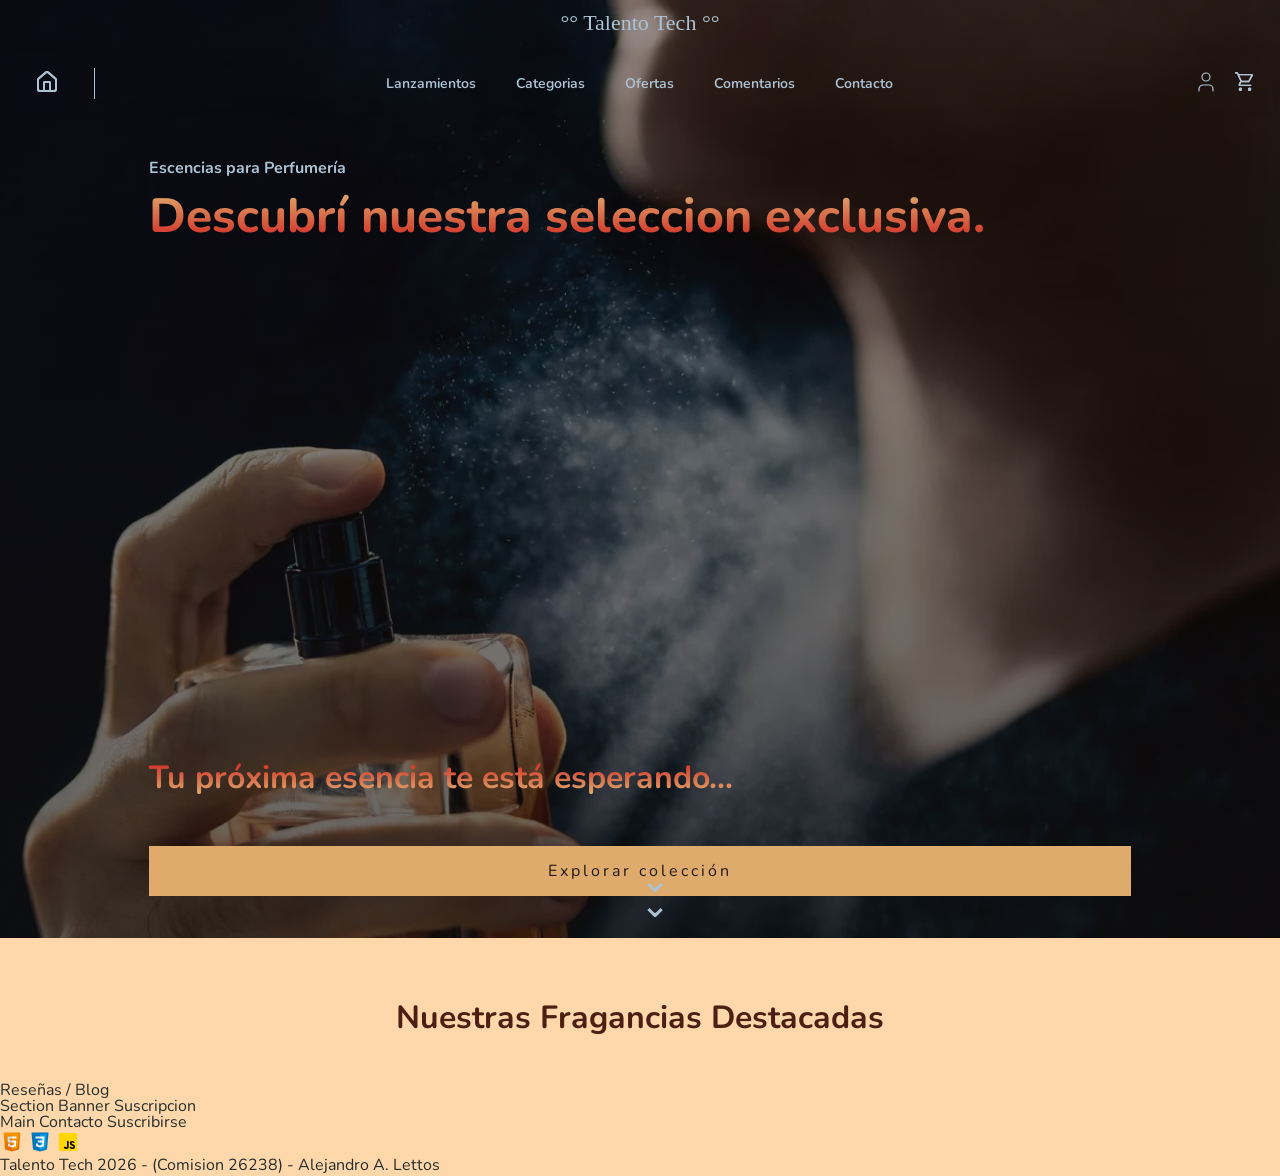
==== commit 355d09ee: "Fletch Mockup API" ====
--- a/index.html
+++ b/index.html
@@ -36,14 +36,14 @@
                         <path d="M15 21v-8a1 1 0 0 0-1-1h-4a1 1 0 0 0-1 1v8" />
                         <path
                             d="M3 10a2 2 0 0 1 .709-1.528l7-6a2 2 0 0 1 2.582 0l7 6A2 2 0 0 1 21 10v9a2 2 0 0 1-2 2H5a2 2 0 0 1-2-2z" />
-                    <svg xmlns="http://www.w3.org/2000/svg" width="24" height="24" viewBox="0 0 24 24" fill="none"
-                        stroke="currentColor" stroke-width="2" stroke-linecap="round" stroke-linejoin="round"
-                        class="lucide lucide-house preview-icon">
-                        <path d="M15 21v-8a1 1 0 0 0-1-1h-4a1 1 0 0 0-1 1v8" />
-                        <path
-                            d="M3 10a2 2 0 0 1 .709-1.528l7-6a2 2 0 0 1 2.582 0l7 6A2 2 0 0 1 21 10v9a2 2 0 0 1-2 2H5a2 2 0 0 1-2-2z" />
-                    </svg>
-                    <!-- <img class="mnu-ico" src="img/tlab.png" alt="Logo TLAB" width="32" height="32"> -->
+                        <svg xmlns="http://www.w3.org/2000/svg" width="24" height="24" viewBox="0 0 24 24" fill="none"
+                            stroke="currentColor" stroke-width="2" stroke-linecap="round" stroke-linejoin="round"
+                            class="lucide lucide-house preview-icon">
+                            <path d="M15 21v-8a1 1 0 0 0-1-1h-4a1 1 0 0 0-1 1v8" />
+                            <path
+                                d="M3 10a2 2 0 0 1 .709-1.528l7-6a2 2 0 0 1 2.582 0l7 6A2 2 0 0 1 21 10v9a2 2 0 0 1-2 2H5a2 2 0 0 1-2-2z" />
+                        </svg>
+                        <!-- <img class="mnu-ico" src="img/tlab.png" alt="Logo TLAB" width="32" height="32"> -->
                 </a>
             </div>
             <div class="mnu-cnt">
@@ -89,12 +89,12 @@
                         <path
                             d="M6.41347 20C5.95753 20 5.56885 19.8319 5.24742 19.4956C4.926 19.1593 4.76528 18.755 4.76528 18.2828C4.76528 17.8106 4.92762 17.408 5.25229 17.0751C5.57698 16.7422 5.96728 16.5757 6.4232 16.5757C6.87914 16.5757 7.26782 16.7439 7.58925 17.0801C7.91067 17.4164 8.07139 17.8207 8.07139 18.2929C8.07139 18.7651 7.90905 19.1677 7.58438 19.5006C7.25969 19.8335 6.86939 20 6.41347 20ZM15.5971 20C15.1411 20 14.7525 19.8319 14.431 19.4956C14.1096 19.1593 13.9489 18.755 13.9489 18.2828C13.9489 17.8106 14.1112 17.408 14.4359 17.0751C14.7606 16.7422 15.1509 16.5757 15.6068 16.5757C16.0628 16.5757 16.4514 16.7439 16.7729 17.0801C17.0943 17.4164 17.255 17.8207 17.255 18.2929C17.255 18.7651 17.0927 19.1677 16.768 19.5006C16.4433 19.8335 16.053 20 15.5971 20ZM5.22446 4.30538L7.74996 9.72716H14.3622L17.232 4.30538H5.22446ZM4.53569 2.8786H18.0603C18.4118 2.8786 18.6792 3.04506 18.8626 3.37797C19.046 3.71089 19.0458 4.0438 18.8621 4.37672L15.7627 10.1552C15.5943 10.4564 15.3757 10.6982 15.107 10.8805C14.8382 11.0628 14.544 11.1539 14.2244 11.1539H7.26782L5.98211 13.627H17.255V15.0538H6.18874C5.54589 15.0538 5.08288 14.8319 4.79972 14.388C4.51656 13.9441 4.52039 13.4447 4.8112 12.8899L6.28058 10.0839L2.79081 2.42678H1V1H3.68621L4.53569 2.8786Z"
                             fill="currentColor"></path>
-                    <svg aria-hidden="true" fill="none" height="22" viewBox="0 0 21 22" width="21"
-                        xmlns="http://www.w3.org/2000/svg">
-                        <path
-                            d="M6.41347 20C5.95753 20 5.56885 19.8319 5.24742 19.4956C4.926 19.1593 4.76528 18.755 4.76528 18.2828C4.76528 17.8106 4.92762 17.408 5.25229 17.0751C5.57698 16.7422 5.96728 16.5757 6.4232 16.5757C6.87914 16.5757 7.26782 16.7439 7.58925 17.0801C7.91067 17.4164 8.07139 17.8207 8.07139 18.2929C8.07139 18.7651 7.90905 19.1677 7.58438 19.5006C7.25969 19.8335 6.86939 20 6.41347 20ZM15.5971 20C15.1411 20 14.7525 19.8319 14.431 19.4956C14.1096 19.1593 13.9489 18.755 13.9489 18.2828C13.9489 17.8106 14.1112 17.408 14.4359 17.0751C14.7606 16.7422 15.1509 16.5757 15.6068 16.5757C16.0628 16.5757 16.4514 16.7439 16.7729 17.0801C17.0943 17.4164 17.255 17.8207 17.255 18.2929C17.255 18.7651 17.0927 19.1677 16.768 19.5006C16.4433 19.8335 16.053 20 15.5971 20ZM5.22446 4.30538L7.74996 9.72716H14.3622L17.232 4.30538H5.22446ZM4.53569 2.8786H18.0603C18.4118 2.8786 18.6792 3.04506 18.8626 3.37797C19.046 3.71089 19.0458 4.0438 18.8621 4.37672L15.7627 10.1552C15.5943 10.4564 15.3757 10.6982 15.107 10.8805C14.8382 11.0628 14.544 11.1539 14.2244 11.1539H7.26782L5.98211 13.627H17.255V15.0538H6.18874C5.54589 15.0538 5.08288 14.8319 4.79972 14.388C4.51656 13.9441 4.52039 13.4447 4.8112 12.8899L6.28058 10.0839L2.79081 2.42678H1V1H3.68621L4.53569 2.8786Z"
-                            fill="currentColor"></path>
-                    </svg>
+                        <svg aria-hidden="true" fill="none" height="22" viewBox="0 0 21 22" width="21"
+                            xmlns="http://www.w3.org/2000/svg">
+                            <path
+                                d="M6.41347 20C5.95753 20 5.56885 19.8319 5.24742 19.4956C4.926 19.1593 4.76528 18.755 4.76528 18.2828C4.76528 17.8106 4.92762 17.408 5.25229 17.0751C5.57698 16.7422 5.96728 16.5757 6.4232 16.5757C6.87914 16.5757 7.26782 16.7439 7.58925 17.0801C7.91067 17.4164 8.07139 17.8207 8.07139 18.2929C8.07139 18.7651 7.90905 19.1677 7.58438 19.5006C7.25969 19.8335 6.86939 20 6.41347 20ZM15.5971 20C15.1411 20 14.7525 19.8319 14.431 19.4956C14.1096 19.1593 13.9489 18.755 13.9489 18.2828C13.9489 17.8106 14.1112 17.408 14.4359 17.0751C14.7606 16.7422 15.1509 16.5757 15.6068 16.5757C16.0628 16.5757 16.4514 16.7439 16.7729 17.0801C17.0943 17.4164 17.255 17.8207 17.255 18.2929C17.255 18.7651 17.0927 19.1677 16.768 19.5006C16.4433 19.8335 16.053 20 15.5971 20ZM5.22446 4.30538L7.74996 9.72716H14.3622L17.232 4.30538H5.22446ZM4.53569 2.8786H18.0603C18.4118 2.8786 18.6792 3.04506 18.8626 3.37797C19.046 3.71089 19.0458 4.0438 18.8621 4.37672L15.7627 10.1552C15.5943 10.4564 15.3757 10.6982 15.107 10.8805C14.8382 11.0628 14.544 11.1539 14.2244 11.1539H7.26782L5.98211 13.627H17.255V15.0538H6.18874C5.54589 15.0538 5.08288 14.8319 4.79972 14.388C4.51656 13.9441 4.52039 13.4447 4.8112 12.8899L6.28058 10.0839L2.79081 2.42678H1V1H3.68621L4.53569 2.8786Z"
+                                fill="currentColor"></path>
+                        </svg>
                 </a>
             </div>
             <!-- <div class="mobile">
@@ -113,6 +113,25 @@
                 <h1>Escencias para Perfumería</h1>
                 <br>
                 <h1 class="txt-fx1">Descubrí nuestra seleccion exclusiva.</h1>
+                <br>
+                <div class="contenedor-video">
+                    <video autoplay loop muted playsinline>
+                        <source src="img/ab_notas_cannabis.mp4" type="video/mp4">
+                        Tu navegador no soporta la reproducción de video.
+                    </video>
+                </div>
+                <div class="contenedor-video">
+                    <video autoplay loop muted playsinline>
+                        <source src="img/ab_notas_sandalo.mp4" type="video/mp4">
+                        Tu navegador no soporta la reproducción de video.
+                    </video>
+                </div>
+                <div class="contenedor-video">
+                    <video autoplay loop muted playsinline>
+                        <source src="img/ab_notas_Cacao.mp4" type="video/mp4">
+                        Tu navegador no soporta la reproducción de video.
+                    </video>
+                </div>
                 <br>
                 <!-- <p>Descubrí nuestra colección exclusiva.</p> -->
                 <h2 class="txt-fx2">Tu próxima esencia te está esperando...</h2>
@@ -162,7 +181,7 @@
                 </article>
  -->
                 <!-- Card 2 -->
-                <article class="producto-card">
+                <!-- <article class="producto-card">
                     <div class="card-imagen">
                         <span class="badge oferta">15% OFF</span>
                         <img src="img/perfume2.webp" alt="Perfume Velours Rose 50ml">
@@ -177,7 +196,7 @@
                             <button class="btn-agregar" type="button">Agregar</button>
                         </div>
                     </div>
-                </article>
+                </article> -->
 
                 <!-- Card 3 -->
                 <!-- <article class="producto-card">
--- a/index.css
+++ b/index.css
@@ -464,6 +464,25 @@
     }
 }
 
+.contenedor-video {
+    display: inline-block;
+    width: 400px; 
+    height: 250px;
+    overflow: hidden;
+    border: none;
+    border-radius: 12px;
+}
+
+.contenedor-video video {
+    width: 100%;
+    height: 100%;
+    object-fit: cover;
+    display: block;
+    border: none;
+    outline: none;
+}
+
+
 /* ============================================================
    PAGE:    index.html
    TAGS:    body > main > productos-seccion
--- a/index.css
+++ b/index.css
@@ -464,6 +464,25 @@
     }
 }
 
+.contenedor-video {
+    display: inline-block;
+    width: 400px; 
+    height: 250px;
+    overflow: hidden;
+    border: none;
+    border-radius: 12px;
+}
+
+.contenedor-video video {
+    width: 100%;
+    height: 100%;
+    object-fit: cover;
+    display: block;
+    border: none;
+    outline: none;
+}
+
+
 /* ============================================================
    PAGE:    index.html
    TAGS:    body > main > productos-seccion
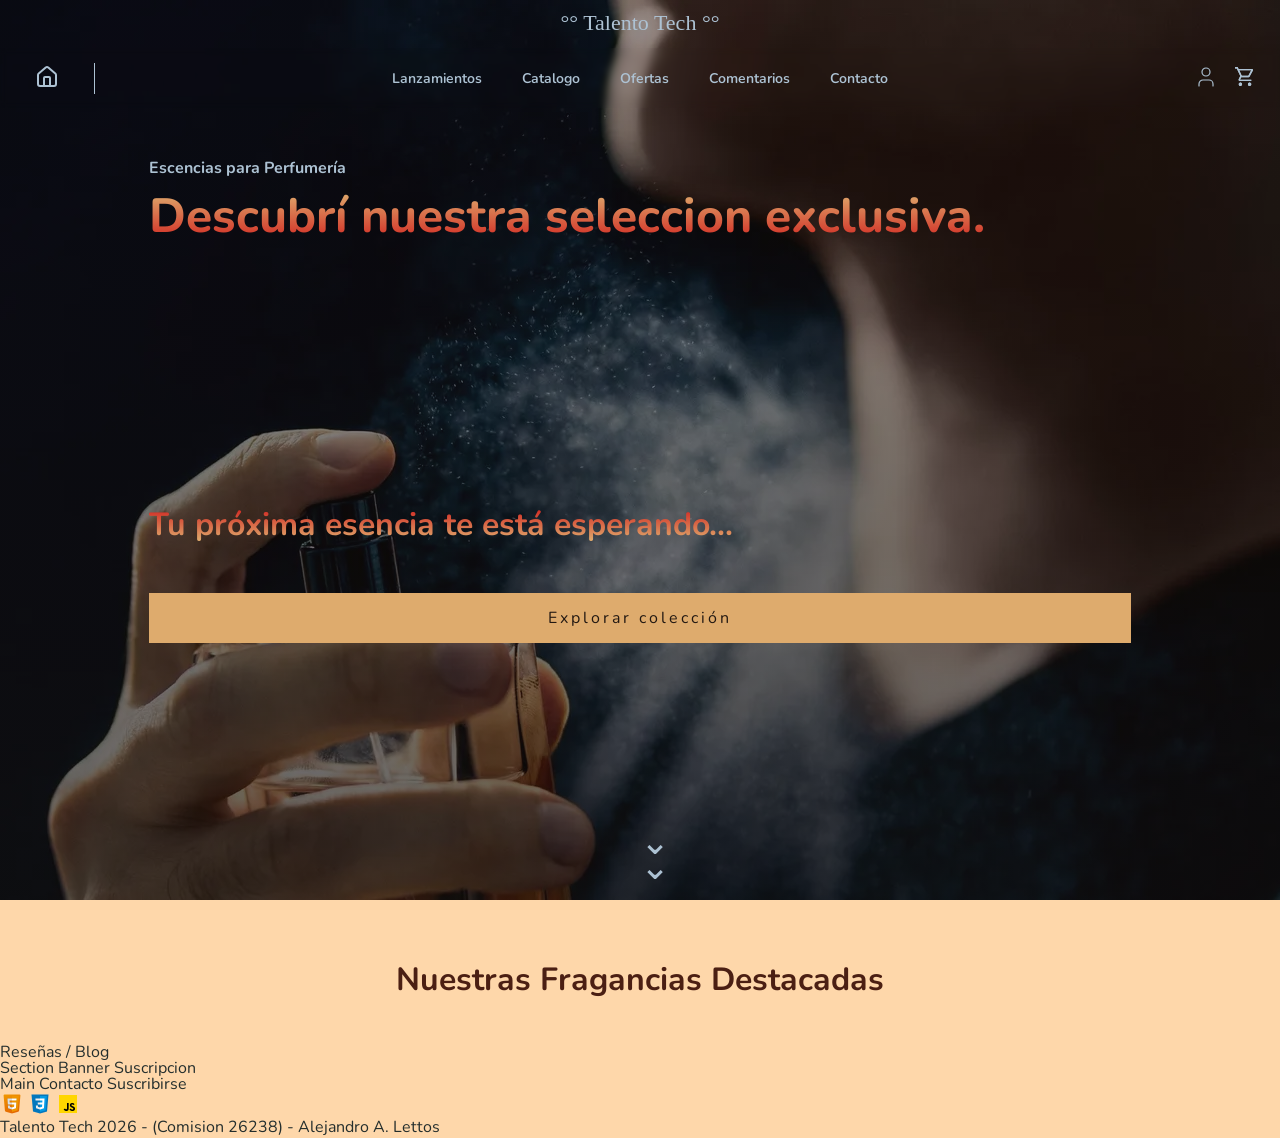
==== commit f8810651: "Actualizacion Carrito" ====
--- a/index.html
+++ b/index.html
@@ -36,14 +36,7 @@
                         <path d="M15 21v-8a1 1 0 0 0-1-1h-4a1 1 0 0 0-1 1v8" />
                         <path
                             d="M3 10a2 2 0 0 1 .709-1.528l7-6a2 2 0 0 1 2.582 0l7 6A2 2 0 0 1 21 10v9a2 2 0 0 1-2 2H5a2 2 0 0 1-2-2z" />
-                        <svg xmlns="http://www.w3.org/2000/svg" width="24" height="24" viewBox="0 0 24 24" fill="none"
-                            stroke="currentColor" stroke-width="2" stroke-linecap="round" stroke-linejoin="round"
-                            class="lucide lucide-house preview-icon">
-                            <path d="M15 21v-8a1 1 0 0 0-1-1h-4a1 1 0 0 0-1 1v8" />
-                            <path
-                                d="M3 10a2 2 0 0 1 .709-1.528l7-6a2 2 0 0 1 2.582 0l7 6A2 2 0 0 1 21 10v9a2 2 0 0 1-2 2H5a2 2 0 0 1-2-2z" />
-                        </svg>
-                        <!-- <img class="mnu-ico" src="img/tlab.png" alt="Logo TLAB" width="32" height="32"> -->
+                    </svg>
                 </a>
             </div>
             <div class="mnu-cnt">
@@ -52,7 +45,7 @@
                         <a href="">Lanzamientos</a>
                     </li>
                     <li>
-                        <a href="">Categorias</a>
+                        <a href="">Catalogo</a>
                     </li>
                     <li>
                         <a href="">Ofertas</a>
@@ -83,7 +76,7 @@
                     </svg>
                 </a>
                 <!-- Icono Carrito -->
-                <a href="./pages/carrito.html">
+                <a href="./pages/cart.html">
                     <svg aria-hidden="true" fill="none" height="22" viewBox="0 0 21 22" width="21"
                         xmlns="http://www.w3.org/2000/svg">
                         <path
@@ -116,23 +109,10 @@
                 <br>
                 <div class="contenedor-video">
                     <video autoplay loop muted playsinline>
-                        <source src="img/ab_notas_cannabis.mp4" type="video/mp4">
-                        Tu navegador no soporta la reproducción de video.
-                    </video>
-                </div>
-                <div class="contenedor-video">
-                    <video autoplay loop muted playsinline>
                         <source src="img/ab_notas_sandalo.mp4" type="video/mp4">
                         Tu navegador no soporta la reproducción de video.
                     </video>
                 </div>
-                <div class="contenedor-video">
-                    <video autoplay loop muted playsinline>
-                        <source src="img/ab_notas_Cacao.mp4" type="video/mp4">
-                        Tu navegador no soporta la reproducción de video.
-                    </video>
-                </div>
-                <br>
                 <!-- <p>Descubrí nuestra colección exclusiva.</p> -->
                 <h2 class="txt-fx2">Tu próxima esencia te está esperando...</h2>
             </div>
@@ -166,7 +146,7 @@
                 <!-- <article class="producto-card">
                     <div class="card-imagen">
                         <span class="badge">Nuevo</span>
-                        <img src="img/perfume1.webp" alt="Perfume1">
+                        <img src="img/perfume1.webp" alt="Perfume 1">
                     </div>
                     <div class="card-contenido">
                         <span class="producto-categoria">ambery woody gourmand</span>
@@ -174,8 +154,8 @@
                         <p class="producto-descripcion">the woody and masculine notes of patchouli imbued with bourbon vanilla vibrate with intensity.</p>
                         <p class="producto-marca">thierrymugler</p>
                         <div class="card-footer">
-                            <span class="precio">$89.000</span>
-                            <button class="btn-agregar" type="button">Agregar</button>
+                            <span class="producto-precio">$89.000</span>
+                            <button class="btn-agregar" type="button" data-id="cart-prodidx-1">Agregar</button>
                         </div>
                     </div>
                 </article>
@@ -184,7 +164,7 @@
                 <!-- <article class="producto-card">
                     <div class="card-imagen">
                         <span class="badge oferta">15% OFF</span>
-                        <img src="img/perfume2.webp" alt="Perfume Velours Rose 50ml">
+                        <img src="img/perfume2.webp" alt="Perfume 2">
                     </div>
                     <div class="card-contenido">
                         <span class="producto-categoria">Amber Gourmand</span>
@@ -192,8 +172,8 @@
                         <p class="producto-descripcion">Coffee Roasted essential oil of the Coffea Arabica plant.</p>
                         <p class="producto-marca">theodoroskalotinis</p>
                         <div class="card-footer">
-                            <span class="precio">$45.000</span>
-                            <button class="btn-agregar" type="button">Agregar</button>
+                            <span class="producto-precio">$45.000</span>
+                            <button class="btn-agregar" type="button" data-id="cart-prodidx-2">Agregar</button>
                         </div>
                     </div>
                 </article> -->
@@ -202,7 +182,7 @@
                 <!-- <article class="producto-card">
                     <div class="card-imagen">
                         <span class="badge oferta">15% OFF</span>
-                        <img src="img/perfume3.webp" alt="Perfume Velours Rose 50ml">
+                        <img src="img/perfume3.webp" alt="Perfume 3">
                     </div>
                     <div class="card-contenido">
                         <span class="producto-categoria">Amber Gourmand</span>
@@ -210,8 +190,8 @@
                         <p class="producto-descripcion">richer vanilla, sugared petals, and deeper woods, creating an enriched experience.</p>
                         <p class="producto-marca">billieeilish</p>
                         <div class="card-footer">
-                            <span class="precio">$88.00</span>
-                            <button class="btn-agregar" type="button">Agregar</button>
+                            <span class="producto-precio">$88.00</span>
+                            <button class="btn-agregar" data-id="cart-prodidx-3" type="button">Agregar</button>
                         </div>
                     </div>
                 </article> -->
--- a/index.css
+++ b/index.css
@@ -269,7 +269,7 @@
     max-width: var(--MaxWidth);
     margin: 0 auto;
     padding: 1rem 2rem;
-    /* height: 60px; */
+    height: 60px;
     position: sticky;
     top: 0;
 
@@ -306,7 +306,7 @@
     position: relative;
 }
 
-a::before {
+/* a::before {
     content: '';
     background: transparent;
     position: absolute;
@@ -315,14 +315,14 @@
     transform: scale(0.8);
     opacity: 0;
     transition: transform 0.3s;
-}
-
-a:hover::before {
+} */
+
+/* a:hover::before {
     bottom: 0;
     height: 100%;
     transform: scale(1);
     opacity: 0.7;
-}
+} */
 
 .mnu-lgo {
     display: flex;
@@ -466,7 +466,7 @@
 
 .contenedor-video {
     display: inline-block;
-    width: 400px; 
+    width: 100%;  
     height: 250px;
     overflow: hidden;
     border: none;
@@ -525,7 +525,6 @@
     transform: translateY(-6px);
     border-color: var(--color-Vainilla);
     box-shadow: 0 12px 24px rgba(34, 24, 18, 0.14);
-    /* Sombra en --color-NegroCalido */
 }
 
 /* Imagen y etiqueta superior */
@@ -649,7 +648,7 @@
     padding-top: 1rem;
 }
 
-.precio {
+.producto-precio {
     font-size: 1.3rem;
     font-weight: 700;
     color: var(--color-Cobrizo);
@@ -665,11 +664,22 @@
     font-weight: 600;
     cursor: pointer;
     transition: background-color 0.25s ease, color 0.25s ease;
+    border: 3px solid transparent; 
+    /* transition: border-color 0.1s ease; */
 }
 
 .btn-agregar:hover {
     background-color: var(--color-Vainilla);
     color: var(--color-NegroCalido);
+}
+
+/* aqui */
+.btn-agregar:active {
+    /* background-color: var(--color-RojoPetalo); */
+    transform: translateY(2px);
+    /* border-color: var(--color-RojoPetalo); */
+    outline: 3px solid var(--color-Cobrizo);
+    outline-offset: 2px;
 }
 
 
--- a/index.css
+++ b/index.css
@@ -269,7 +269,7 @@
     max-width: var(--MaxWidth);
     margin: 0 auto;
     padding: 1rem 2rem;
-    /* height: 60px; */
+    height: 60px;
     position: sticky;
     top: 0;
 
@@ -306,7 +306,7 @@
     position: relative;
 }
 
-a::before {
+/* a::before {
     content: '';
     background: transparent;
     position: absolute;
@@ -315,14 +315,14 @@
     transform: scale(0.8);
     opacity: 0;
     transition: transform 0.3s;
-}
-
-a:hover::before {
+} */
+
+/* a:hover::before {
     bottom: 0;
     height: 100%;
     transform: scale(1);
     opacity: 0.7;
-}
+} */
 
 .mnu-lgo {
     display: flex;
@@ -466,7 +466,7 @@
 
 .contenedor-video {
     display: inline-block;
-    width: 400px; 
+    width: 100%;  
     height: 250px;
     overflow: hidden;
     border: none;
@@ -525,7 +525,6 @@
     transform: translateY(-6px);
     border-color: var(--color-Vainilla);
     box-shadow: 0 12px 24px rgba(34, 24, 18, 0.14);
-    /* Sombra en --color-NegroCalido */
 }
 
 /* Imagen y etiqueta superior */
@@ -649,7 +648,7 @@
     padding-top: 1rem;
 }
 
-.precio {
+.producto-precio {
     font-size: 1.3rem;
     font-weight: 700;
     color: var(--color-Cobrizo);
@@ -665,11 +664,22 @@
     font-weight: 600;
     cursor: pointer;
     transition: background-color 0.25s ease, color 0.25s ease;
+    border: 3px solid transparent; 
+    /* transition: border-color 0.1s ease; */
 }
 
 .btn-agregar:hover {
     background-color: var(--color-Vainilla);
     color: var(--color-NegroCalido);
+}
+
+/* aqui */
+.btn-agregar:active {
+    /* background-color: var(--color-RojoPetalo); */
+    transform: translateY(2px);
+    /* border-color: var(--color-RojoPetalo); */
+    outline: 3px solid var(--color-Cobrizo);
+    outline-offset: 2px;
 }
 
 
